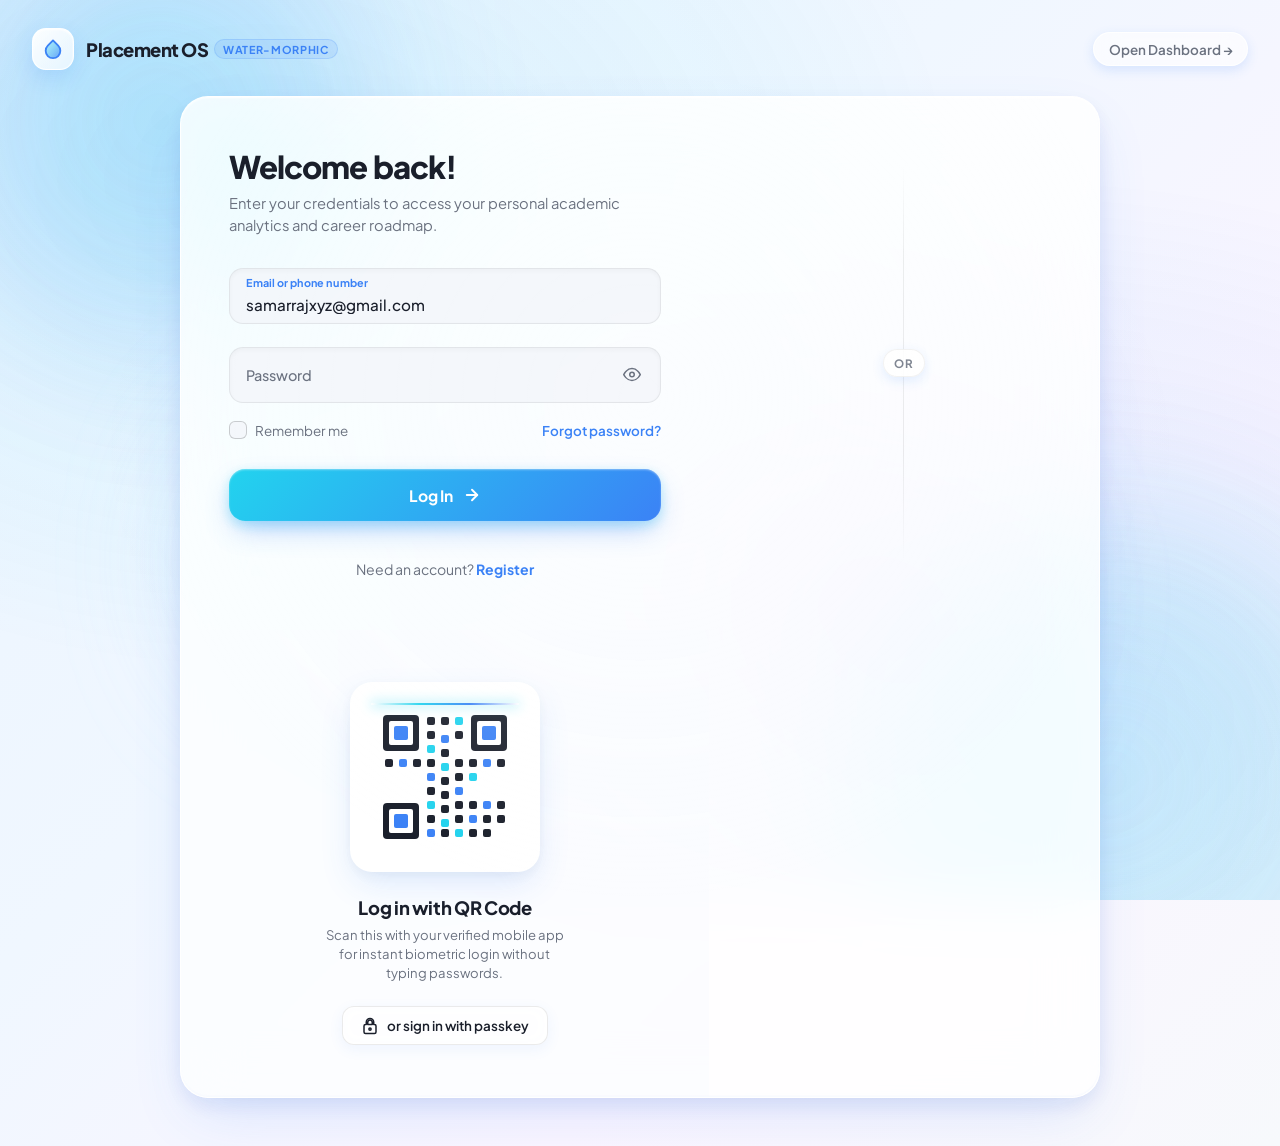
==== login.html @ 7cc4382f "feat(auth): design liquid water-morphic login page with organic animations and light-mode QR panel" ====
<!DOCTYPE html>
<html lang="en">
<head>
  <meta charset="UTF-8">
  <meta name="viewport" content="width=device-width, initial-scale=1.0">
  <title>Sign In · Water-Morphic Experience</title>
  <link rel="preconnect" href="https://fonts.googleapis.com">
  <link rel="preconnect" href="https://fonts.gstatic.com" crossorigin>
  <link href="https://fonts.googleapis.com/css2?family=Plus+Jakarta+Sans:wght@400;500;600;700;800&family=JetBrains+Mono:wght@500&display=swap" rel="stylesheet">

  <style>
    /* ==========================================================================
       DESIGN SYSTEM & COLOR TOKENS
       ========================================================================== */
    :root {
      --bg-start: #EAF4FF;
      --bg-mid:   #F0F7FF;
      --bg-end:   #F7F9FC;
      --card-bg:  rgba(255, 255, 255, 0.85);
      --card-border: rgba(255, 255, 255, 0.95);
      --border:   rgba(0, 0, 0, 0.08);
      --border-focus: #3B82F6;
      --text:     #1A1F2B;
      --text-muted: #6B7280;
      --text-light: #9CA3AF;
      --accent:   #3B82F6;       /* primary blue */
      --accent-2: #22D3EE;       /* teal secondary */
      --accent-glow: rgba(34, 211, 238, 0.35);
      --shadow:   rgba(59, 130, 246, 0.16); /* soft blue-tinted shadow */
      --shadow-deep: rgba(30, 64, 175, 0.12);
      --input-bg: rgba(243, 246, 250, 0.8);
      --font: 'Plus Jakarta Sans', -apple-system, BlinkMacSystemFont, 'Segoe UI', Roboto, sans-serif;
      --font-mono: 'JetBrains Mono', monospace;
      --spring-easing: cubic-bezier(0.34, 1.56, 0.64, 1);
      --water-easing: cubic-bezier(0.16, 1, 0.3, 1);
    }

    *, *::before, *::after {
      box-sizing: border-box;
      margin: 0;
      padding: 0;
    }

    body {
      font-family: var(--font);
      color: var(--text);
      min-height: 100vh;
      background: linear-gradient(135deg, var(--bg-start) 0%, var(--bg-mid) 40%, #FAF5FF 70%, var(--bg-end) 100%);
      display: flex;
      flex-direction: column;
      align-items: center;
      justify-content: center;
      padding: 1.5rem;
      position: relative;
      overflow-x: hidden;
      -webkit-font-smoothing: antialiased;
    }

    /* ==========================================================================
       LIQUID BACKGROUND CANVAS & FLOATING WATER ORBS
       ========================================================================== */
    .water-background {
      position: fixed;
      inset: 0;
      pointer-events: none;
      z-index: 0;
      overflow: hidden;
    }

    .caustic-overlay {
      position: absolute;
      inset: 0;
      background: 
        radial-gradient(ellipse at 20% 20%, rgba(34, 211, 238, 0.12) 0%, transparent 50%),
        radial-gradient(ellipse at 80% 80%, rgba(59, 130, 246, 0.14) 0%, transparent 55%),
        radial-gradient(ellipse at 50% 50%, rgba(192, 132, 252, 0.08) 0%, transparent 60%);
      opacity: 0.9;
      animation: causticShift 14s ease-in-out infinite alternate;
    }

    @keyframes causticShift {
      0% { transform: scale(1) translate(0, 0); }
      50% { transform: scale(1.05) translate(-15px, 20px); }
      100% { transform: scale(1.02) translate(20px, -15px); }
    }

    .water-orb {
      position: absolute;
      border-radius: 50%;
      filter: blur(65px);
      will-change: transform;
      opacity: 0.75;
      mix-blend-mode: multiply;
      transition: transform 0.4s var(--water-easing);
    }

    .orb-1 {
      width: 480px;
      height: 480px;
      top: -120px;
      left: -80px;
      background: radial-gradient(circle, rgba(56, 189, 248, 0.45) 0%, rgba(59, 130, 246, 0.15) 70%, transparent 100%);
      animation: driftOrb1 16s ease-in-out infinite alternate;
    }

    .orb-2 {
      width: 540px;
      height: 540px;
      bottom: -150px;
      right: -100px;
      background: radial-gradient(circle, rgba(165, 243, 252, 0.55) 0%, rgba(34, 211, 238, 0.2) 70%, transparent 100%);
      animation: driftOrb2 20s ease-in-out infinite alternate;
    }

    .orb-3 {
      width: 380px;
      height: 380px;
      top: 45%;
      right: 18%;
      background: radial-gradient(circle, rgba(192, 132, 252, 0.25) 0%, rgba(221, 214, 254, 0.1) 70%, transparent 100%);
      animation: driftOrb3 18s ease-in-out infinite alternate;
    }

    .orb-4 {
      width: 320px;
      height: 320px;
      bottom: 20%;
      left: 15%;
      background: radial-gradient(circle, rgba(255, 255, 255, 0.9) 0%, rgba(186, 230, 253, 0.4) 60%, transparent 100%);
      animation: pulseGlow 8s ease-in-out infinite alternate;
    }

    @keyframes driftOrb1 {
      0% { transform: translate(0, 0) scale(1); }
      100% { transform: translate(60px, 80px) scale(1.12); }
    }

    @keyframes driftOrb2 {
      0% { transform: translate(0, 0) scale(1.05); }
      100% { transform: translate(-80px, -60px) scale(0.95); }
    }

    @keyframes driftOrb3 {
      0% { transform: translate(0, 0) scale(0.9); }
      100% { transform: translate(-40px, 50px) scale(1.15); }
    }

    @keyframes pulseGlow {
      0% { transform: scale(0.95); opacity: 0.6; }
      100% { transform: scale(1.18); opacity: 0.9; }
    }

    /* ==========================================================================
       TOP APP HEADER
       ========================================================================== */
    .app-header {
      position: absolute;
      top: 1.75rem;
      left: 2rem;
      right: 2rem;
      display: flex;
      align-items: center;
      justify-content: space-between;
      z-index: 10;
    }

    .brand-group {
      display: flex;
      align-items: center;
      gap: 0.75rem;
      text-decoration: none;
      color: var(--text);
    }

    .brand-droplet-badge {
      width: 42px;
      height: 42px;
      background: linear-gradient(135deg, rgba(255, 255, 255, 0.95), rgba(240, 249, 255, 0.8));
      border: 1px solid var(--card-border);
      border-radius: 14px;
      display: flex;
      align-items: center;
      justify-content: center;
      box-shadow: 0 8px 20px var(--shadow), inset 0 1px 2px rgba(255, 255, 255, 1);
      position: relative;
      overflow: hidden;
      transition: transform 0.3s var(--spring-easing), border-radius 0.4s ease;
    }

    .brand-droplet-badge:hover {
      transform: translateY(-2px) scale(1.05);
      border-radius: 18px 10px 18px 10px;
    }

    .brand-name {
      font-size: 1.15rem;
      font-weight: 800;
      letter-spacing: -0.025em;
      color: var(--text);
      display: flex;
      align-items: center;
      gap: 0.35rem;
    }

    .brand-pill {
      font-size: 0.68rem;
      font-weight: 700;
      text-transform: uppercase;
      letter-spacing: 0.06em;
      color: var(--accent);
      background: rgba(59, 130, 246, 0.1);
      padding: 0.15rem 0.5rem;
      border-radius: 9999px;
      border: 1px solid rgba(59, 130, 246, 0.18);
    }

    .header-links {
      display: flex;
      align-items: center;
      gap: 1rem;
    }

    .header-link-pill {
      font-size: 0.84rem;
      font-weight: 600;
      color: var(--text-muted);
      text-decoration: none;
      padding: 0.45rem 0.9rem;
      border-radius: 9999px;
      background: rgba(255, 255, 255, 0.6);
      border: 1px solid rgba(255, 255, 255, 0.85);
      backdrop-filter: blur(12px);
      box-shadow: 0 4px 12px var(--shadow);
      transition: all 0.25s var(--water-easing);
    }

    .header-link-pill:hover {
      color: var(--accent);
      background: rgba(255, 255, 255, 0.9);
      transform: translateY(-1px);
      box-shadow: 0 6px 18px rgba(59, 130, 246, 0.22);
    }

    /* ==========================================================================
       WATER-MORPHIC FLOATING CARD (SURFACING ANIMATION)
       ========================================================================== */
    .login-container {
      position: relative;
      z-index: 5;
      width: 100%;
      max-width: 920px;
      margin: 4.5rem auto 1.5rem;
    }

    .water-card {
      background: var(--card-bg);
      backdrop-filter: blur(28px) saturate(190%);
      -webkit-backdrop-filter: blur(28px) saturate(190%);
      border: 1px solid var(--card-border);
      border-radius: 28px;
      box-shadow: 
        0 24px 60px -12px var(--shadow),
        0 8px 24px -4px var(--shadow-deep),
        inset 0 1px 2px rgba(255, 255, 255, 0.95),
        inset 0 -1px 2px rgba(59, 130, 246, 0.05);
      overflow: hidden;
      display: grid;
      grid-template-columns: 1.15fr 0.85fr;
      position: relative;
      transform: translateY(0) scale(1);
      animation: waterCardSurfacing 0.9s var(--spring-easing) forwards;
      will-change: transform, opacity;
    }

    @keyframes waterCardSurfacing {
      0% {
        opacity: 0;
        transform: translateY(32px) scale(0.94);
        filter: blur(8px);
      }
      70% {
        opacity: 1;
        transform: translateY(-4px) scale(1.01);
        filter: blur(0);
      }
      100% {
        opacity: 1;
        transform: translateY(0) scale(1);
        filter: blur(0);
      }
    }

    /* Subtle interactive 3D tilt reflection */
    .water-card::after {
      content: '';
      position: absolute;
      inset: 0;
      background: radial-gradient(circle at var(--mouse-card-x, 50%) var(--mouse-card-y, 30%), rgba(255, 255, 255, 0.5) 0%, transparent 60%);
      pointer-events: none;
      opacity: 0.6;
      transition: opacity 0.3s ease;
    }

    /* ==========================================================================
       LEFT PANEL: EMAIL/PASSWORD FORM
       ========================================================================== */
    .form-panel {
      padding: 3.25rem 3rem;
      display: flex;
      flex-direction: column;
      justify-content: center;
      position: relative;
      z-index: 2;
    }

    .form-header {
      margin-bottom: 2rem;
    }

    .form-title {
      font-size: 1.95rem;
      font-weight: 800;
      letter-spacing: -0.03em;
      color: var(--text);
      line-height: 1.15;
      margin-bottom: 0.45rem;
    }

    .form-subtitle {
      font-size: 0.92rem;
      color: var(--text-muted);
      line-height: 1.5;
    }

    .auth-form {
      display: flex;
      flex-direction: column;
      gap: 1.4rem;
    }

    /* Floating label water-morphic input container */
    .input-field-wrap {
      position: relative;
      display: flex;
      flex-direction: column;
    }

    .input-outer-shell {
      position: relative;
      border-radius: 14px;
      background: var(--input-bg);
      border: 1.5px solid rgba(0, 0, 0, 0.07);
      box-shadow: inset 0 2px 4px rgba(0, 0, 0, 0.03);
      transition: 
        border-color 0.3s ease, 
        border-radius 0.45s var(--spring-easing),
        background-color 0.3s ease,
        box-shadow 0.45s var(--spring-easing);
      overflow: hidden;
    }

    /* Water ripple pulse canvas on focus */
    .input-ripple-wave {
      position: absolute;
      top: var(--ripple-y, 50%);
      left: var(--ripple-x, 50%);
      width: 0;
      height: 0;
      border-radius: 50%;
      background: radial-gradient(circle, rgba(34, 211, 238, 0.3) 0%, rgba(59, 130, 246, 0.15) 60%, transparent 100%);
      transform: translate(-50%, -50%);
      pointer-events: none;
      opacity: 0;
    }

    .input-field-wrap.focused .input-ripple-wave {
      animation: waterRippleExpand 0.6s ease-out forwards;
    }

    @keyframes waterRippleExpand {
      0% {
        width: 0;
        height: 0;
        opacity: 0.8;
      }
      100% {
        width: 320px;
        height: 320px;
        opacity: 0;
      }
    }

    /* Organic breathing border-radius on focus */
    .input-field-wrap.focused .input-outer-shell {
      border-color: var(--border-focus);
      background-color: rgba(255, 255, 255, 0.95);
      border-radius: 17px 13px 16px 14px;
      box-shadow: 
        0 8px 24px -4px var(--shadow),
        0 0 0 3px rgba(59, 130, 246, 0.15),
        inset 0 1px 2px rgba(255, 255, 255, 1);
    }

    .input-inner {
      width: 100%;
      height: 54px;
      padding: 1.35rem 1rem 0.35rem;
      border: none;
      outline: none;
      background: transparent;
      font-family: inherit;
      font-size: 0.95rem;
      font-weight: 500;
      color: var(--text);
      z-index: 2;
      position: relative;
    }

    .input-inner::placeholder {
      opacity: 0;
      transition: opacity 0.2s ease;
    }

    .input-inner:focus::placeholder {
      opacity: 0.45;
    }

    /* Organic Floating Label */
    .floating-label {
      position: absolute;
      left: 1rem;
      top: 50%;
      transform: translateY(-50%);
      font-size: 0.9rem;
      font-weight: 500;
      color: var(--text-muted);
      pointer-events: none;
      transition: all 0.25s var(--water-easing);
      z-index: 3;
      transform-origin: left top;
    }

    .input-field-wrap.has-value .floating-label,
    .input-field-wrap.focused .floating-label {
      top: 0.45rem;
      transform: translateY(0) scale(0.75);
      color: var(--accent);
      font-weight: 700;
    }

    /* Password visibility toggle button */
    .pwd-toggle-btn {
      position: absolute;
      right: 0.75rem;
      top: 50%;
      transform: translateY(-50%);
      background: transparent;
      border: none;
      cursor: pointer;
      padding: 0.4rem;
      border-radius: 8px;
      color: var(--text-muted);
      display: flex;
      align-items: center;
      justify-content: center;
      z-index: 4;
      transition: color 0.2s ease, transform 0.25s var(--spring-easing), background 0.2s ease;
    }

    .pwd-toggle-btn:hover {
      color: var(--text);
      background: rgba(0, 0, 0, 0.04);
      transform: translateY(-50%) scale(1.1);
    }

    /* Options bar (Remember + Forgot Password) */
    .form-options-bar {
      display: flex;
      align-items: center;
      justify-content: space-between;
      margin-top: -0.25rem;
      font-size: 0.84rem;
    }

    .remember-label {
      display: flex;
      align-items: center;
      gap: 0.5rem;
      color: var(--text-muted);
      cursor: pointer;
      user-select: none;
    }

    .water-checkbox {
      appearance: none;
      -webkit-appearance: none;
      width: 18px;
      height: 18px;
      border-radius: 6px;
      border: 1.5px solid rgba(0, 0, 0, 0.18);
      background: var(--input-bg);
      cursor: pointer;
      display: grid;
      place-content: center;
      transition: all 0.3s var(--spring-easing);
      position: relative;
    }

    .water-checkbox:checked {
      background: linear-gradient(135deg, var(--accent-2), var(--accent));
      border-color: var(--accent);
      border-radius: 8px 5px 7px 6px;
      box-shadow: 0 4px 10px rgba(59, 130, 246, 0.3);
    }

    .water-checkbox:checked::before {
      content: '';
      width: 5px;
      height: 9px;
      border: solid #FFFFFF;
      border-width: 0 2px 2px 0;
      transform: rotate(45deg);
      margin-bottom: 2px;
    }

    .forgot-link {
      color: var(--accent);
      text-decoration: none;
      font-weight: 600;
      position: relative;
      transition: color 0.2s ease;
    }

    .forgot-link::after {
      content: '';
      position: absolute;
      bottom: -2px;
      left: 0;
      width: 0;
      height: 1.5px;
      background: linear-gradient(90deg, var(--accent-2), var(--accent));
      transition: width 0.3s var(--water-easing);
      border-radius: 9999px;
    }

    .forgot-link:hover::after {
      width: 100%;
    }

    /* ==========================================================================
       WATER WOBBLE PRIMARY BUTTON (BASELINE + SVG LIQUID UPGRADE)
       ========================================================================== */
    .button-filter-wrap {
      position: relative;
      width: 100%;
      margin-top: 0.5rem;
    }

    .btn-liquid-login {
      width: 100%;
      height: 52px;
      border: none;
      outline: none;
      cursor: pointer;
      font-family: inherit;
      font-size: 0.98rem;
      font-weight: 700;
      letter-spacing: -0.01em;
      color: #FFFFFF;
      background: linear-gradient(135deg, #22D3EE 0%, #3B82F6 100%);
      border-radius: 16px;
      position: relative;
      overflow: hidden;
      display: flex;
      align-items: center;
      justify-content: center;
      gap: 0.6rem;
      box-shadow: 
        0 12px 28px -6px rgba(59, 130, 246, 0.42),
        0 4px 12px rgba(34, 211, 238, 0.28),
        inset 0 1px 2px rgba(255, 255, 255, 0.4);
      transform: scale(1) translateZ(0);
      transition: 
        transform 0.45s var(--spring-easing),
        box-shadow 0.35s ease,
        border-radius 0.5s var(--spring-easing);
      will-change: transform, border-radius;
      user-select: none;
    }

    /* Hover State: fluid expansion */
    .btn-liquid-login:hover {
      transform: translateY(-2px) scale(1.015);
      border-radius: 20px 14px 22px 15px;
      box-shadow: 
        0 16px 36px -6px rgba(59, 130, 246, 0.55),
        0 6px 18px rgba(34, 211, 238, 0.38),
        inset 0 1px 2px rgba(255, 255, 255, 0.6);
    }

    /* Active / Mousedown State: Asymmetric droplet deformation */
    .btn-liquid-login:active,
    .btn-liquid-login.deforming {
      transform: scale(0.96) translateY(1px);
      border-radius: 26px 8px 24px 10px;
      box-shadow: 
        0 6px 16px -2px rgba(59, 130, 246, 0.4),
        inset 0 2px 4px rgba(0, 0, 0, 0.1);
      transition: transform 0.15s ease, border-radius 0.2s ease;
    }

    /* Dynamic Radial Ripple on Click */
    .button-ripple {
      position: absolute;
      top: var(--btn-ripple-y, 50%);
      left: var(--btn-ripple-x, 50%);
      width: 0;
      height: 0;
      border-radius: 50%;
      background: radial-gradient(circle, rgba(255, 255, 255, 0.75) 0%, rgba(255, 255, 255, 0.25) 50%, transparent 80%);
      transform: translate(-50%, -50%);
      pointer-events: none;
      opacity: 0;
    }

    .btn-liquid-login.ripple-active .button-ripple {
      animation: buttonWaterRipple 0.65s cubic-bezier(0.1, 0.8, 0.3, 1) forwards;
    }

    @keyframes buttonWaterRipple {
      0% {
        width: 0;
        height: 0;
        opacity: 0.9;
      }
      100% {
        width: 440px;
        height: 440px;
        opacity: 0;
      }
    }

    /* Surface sheen reflection */
    .btn-liquid-login::before {
      content: '';
      position: absolute;
      top: 0;
      left: -100%;
      width: 100%;
      height: 100%;
      background: linear-gradient(90deg, transparent, rgba(255, 255, 255, 0.28), transparent);
      transform: skewX(-25deg);
      transition: left 0.75s ease;
    }

    .btn-liquid-login:hover::before {
      left: 150%;
    }

    .btn-icon-arrow {
      transition: transform 0.3s var(--spring-easing);
    }

    .btn-liquid-login:hover .btn-icon-arrow {
      transform: translateX(4px);
    }

    /* Register Footer Link */
    .register-footer {
      text-align: center;
      margin-top: 1rem;
      font-size: 0.88rem;
      color: var(--text-muted);
    }

    .register-link {
      color: var(--accent);
      font-weight: 700;
      text-decoration: none;
      transition: color 0.2s ease;
    }

    .register-link:hover {
      text-decoration: underline;
    }

    /* ==========================================================================
       VERTICAL DIVIDER (DESKTOP)
       ========================================================================== */
    .card-divider {
      position: relative;
      display: flex;
      align-items: center;
      justify-content: center;
    }

    .divider-line {
      width: 1px;
      height: 75%;
      background: linear-gradient(180deg, transparent 0%, rgba(0, 0, 0, 0.08) 25%, rgba(0, 0, 0, 0.08) 75%, transparent 100%);
    }

    .divider-pill {
      position: absolute;
      padding: 0.35rem 0.65rem;
      background: rgba(255, 255, 255, 0.9);
      border: 1px solid rgba(0, 0, 0, 0.06);
      border-radius: 9999px;
      font-size: 0.72rem;
      font-weight: 700;
      color: var(--text-muted);
      letter-spacing: 0.06em;
      text-transform: uppercase;
      box-shadow: 0 4px 12px var(--shadow);
    }

    /* ==========================================================================
       RIGHT PANEL: QR CODE & PASSKEY AUTH
       ========================================================================== */
    .qr-panel {
      padding: 3.25rem 2.75rem;
      background: rgba(248, 251, 255, 0.45);
      display: flex;
      flex-direction: column;
      align-items: center;
      justify-content: center;
      text-align: center;
      position: relative;
    }

    .qr-tile-container {
      position: relative;
      margin-bottom: 1.5rem;
    }

    .qr-water-tile {
      background: #FFFFFF;
      padding: 1.25rem;
      border-radius: 22px;
      box-shadow: 
        0 14px 34px -4px var(--shadow),
        0 4px 12px rgba(0, 0, 0, 0.04),
        inset 0 1px 2px rgba(255, 255, 255, 1);
      border: 1.5px solid rgba(255, 255, 255, 0.9);
      display: flex;
      align-items: center;
      justify-content: center;
      position: relative;
      transition: transform 0.4s var(--spring-easing), border-radius 0.45s ease, box-shadow 0.35s ease;
      cursor: pointer;
    }

    .qr-water-tile:hover {
      transform: translateY(-4px) scale(1.03);
      border-radius: 26px 16px 26px 16px;
      box-shadow: 0 20px 42px -6px rgba(59, 130, 246, 0.28);
    }

    .qr-code-svg {
      width: 148px;
      height: 148px;
      display: block;
    }

    /* Active scanner line simulation */
    .qr-scanner-line {
      position: absolute;
      left: 1.25rem;
      right: 1.25rem;
      height: 2px;
      background: linear-gradient(90deg, transparent, var(--accent-2), var(--accent), transparent);
      box-shadow: 0 0 12px var(--accent-2);
      top: 1.25rem;
      animation: scanLaser 3.2s ease-in-out infinite alternate;
      border-radius: 9999px;
      pointer-events: none;
    }

    @keyframes scanLaser {
      0% { top: 1.25rem; opacity: 0.3; }
      50% { opacity: 1; }
      100% { top: calc(100% - 1.25rem); opacity: 0.3; }
    }

    .qr-title {
      font-size: 1.15rem;
      font-weight: 750;
      color: var(--text);
      letter-spacing: -0.02em;
      margin-bottom: 0.4rem;
    }

    .qr-copy {
      font-size: 0.82rem;
      color: var(--text-muted);
      line-height: 1.45;
      max-width: 240px;
      margin-bottom: 1.5rem;
    }

    .passkey-btn {
      display: inline-flex;
      align-items: center;
      gap: 0.5rem;
      background: rgba(255, 255, 255, 0.8);
      border: 1px solid rgba(0, 0, 0, 0.08);
      padding: 0.6rem 1.1rem;
      border-radius: 12px;
      font-size: 0.84rem;
      font-weight: 600;
      color: var(--text);
      cursor: pointer;
      text-decoration: none;
      backdrop-filter: blur(8px);
      box-shadow: 0 4px 14px rgba(59, 130, 246, 0.08);
      transition: all 0.3s var(--spring-easing);
    }

    .passkey-btn:hover {
      background: #FFFFFF;
      color: var(--accent);
      border-color: var(--accent);
      transform: translateY(-2px);
      box-shadow: 0 8px 20px rgba(59, 130, 246, 0.18);
    }

    /* ==========================================================================
       TOAST NOTIFICATION (FLUID BUBBLE)
       ========================================================================== */
    .water-toast {
      position: fixed;
      bottom: 2rem;
      background: rgba(26, 31, 43, 0.92);
      color: #FFFFFF;
      backdrop-filter: blur(16px);
      padding: 0.75rem 1.25rem;
      border-radius: 14px;
      font-size: 0.88rem;
      font-weight: 600;
      box-shadow: 0 16px 36px rgba(0, 0, 0, 0.25);
      display: flex;
      align-items: center;
      gap: 0.6rem;
      transform: translateY(100px) scale(0.9);
      opacity: 0;
      pointer-events: none;
      transition: all 0.4s var(--spring-easing);
      z-index: 100;
    }

    .water-toast.show {
      transform: translateY(0) scale(1);
      opacity: 1;
    }

    /* ==========================================================================
       ACCESSIBILITY & PREFERS-REDUCED-MOTION
       ========================================================================== */
    @media (prefers-reduced-motion: reduce) {
      *, *::before, *::after {
        animation-duration: 0.01ms !important;
        animation-iteration-count: 1 !important;
        transition-duration: 0.01ms !important;
      }
      .water-card {
        animation: none !important;
      }
      .caustic-overlay, .water-orb, .qr-scanner-line {
        animation: none !important;
      }
    }

    /* ==========================================================================
       RESPONSIVE BREAKPOINTS
       ========================================================================== */
    @media (max-width: 840px) {
      .water-card {
        grid-template-columns: 1fr;
        border-radius: 24px;
        margin: 4.5rem auto 1rem;
      }

      .form-panel {
        padding: 2.5rem 1.75rem;
      }

      .card-divider {
        display: none;
      }

      .qr-panel {
        padding: 2rem 1.75rem 2.5rem;
        border-top: 1px solid rgba(0, 0, 0, 0.06);
      }

      .app-header {
        left: 1.25rem;
        right: 1.25rem;
        top: 1.25rem;
      }
    }
  </style>
</head>
<body>

  <!-- Background Water Canvas & Caustic Drift Orbs -->
  <div class="water-background" aria-hidden="true">
    <div class="caustic-overlay"></div>
    <div class="water-orb orb-1" id="orb1"></div>
    <div class="water-orb orb-2" id="orb2"></div>
    <div class="water-orb orb-3" id="orb3"></div>
    <div class="water-orb orb-4" id="orb4"></div>
  </div>

  <!-- SVG Filter for Liquid Edge Displacement (Feature-checked & optional upgrade) -->
  <svg style="position: absolute; width: 0; height: 0; pointer-events: none;" aria-hidden="true">
    <defs>
      <filter id="waterWobbleFilter" x="-15%" y="-15%" width="130%" height="130%">
        <feTurbulence id="liquidTurbulence" type="fractalNoise" baseFrequency="0" numOctaves="2" result="noise" />
        <feDisplacementMap id="liquidDisplacement" in="SourceGraphic" in2="noise" scale="0" xChannelSelector="R" yChannelSelector="G" />
      </filter>
    </defs>
  </svg>

  <!-- Top App Header -->
  <header class="app-header">
    <a href="#" class="brand-group" aria-label="Aquaflow Home">
      <div class="brand-droplet-badge">
        <svg width="22" height="22" viewBox="0 0 24 24" fill="none" stroke="currentColor" stroke-width="2" stroke-linecap="round" stroke-linejoin="round" style="color: #3B82F6;">
          <path d="M12 2.69l5.66 5.66a8 8 0 1 1-11.31 0z" fill="url(#brandDropletGrad)"/>
          <defs>
            <linearGradient id="brandDropletGrad" x1="0%" y1="0%" x2="100%" y2="100%">
              <stop offset="0%" stop-color="#22D3EE" stop-opacity="0.3"/>
              <stop offset="100%" stop-color="#3B82F6" stop-opacity="0.75"/>
            </linearGradient>
          </defs>
        </svg>
      </div>
      <div class="brand-name">
        <span>Placement OS</span>
        <span class="brand-pill">Water-Morphic</span>
      </div>
    </a>

    <div class="header-links">
      <a href="index.html" class="header-link-pill">
        <span>Open Dashboard →</span>
      </a>
    </div>
  </header>

  <!-- Main Surfacing Login Glass Card -->
  <main class="login-container">
    <div class="water-card" id="waterCard">

      <!-- Left Column: Primary Email / Password Form -->
      <section class="form-panel">
        <div class="form-header">
          <h1 class="form-title">Welcome back!</h1>
          <p class="form-subtitle">Enter your credentials to access your personal academic analytics and career roadmap.</p>
        </div>

        <form class="auth-form" id="liquidLoginForm" novalidate>

          <!-- Email or Phone Field -->
          <div class="input-field-wrap" id="wrapEmail">
            <div class="input-outer-shell">
              <div class="input-ripple-wave"></div>
              <label for="inputEmail" class="floating-label">Email or phone number</label>
              <input 
                type="text" 
                id="inputEmail" 
                class="input-inner" 
                placeholder="name@example.com" 
                autocomplete="username" 
                required
              >
            </div>
          </div>

          <!-- Password Field -->
          <div class="input-field-wrap" id="wrapPassword">
            <div class="input-outer-shell">
              <div class="input-ripple-wave"></div>
              <label for="inputPassword" class="floating-label">Password</label>
              <input 
                type="password" 
                id="inputPassword" 
                class="input-inner" 
                placeholder="••••••••••••" 
                autocomplete="current-password" 
                required
              >
              <button 
                type="button" 
                class="pwd-toggle-btn" 
                id="pwdToggleBtn" 
                aria-label="Toggle password visibility"
                title="Show/Hide password"
              >
                <!-- Eye Open SVG -->
                <svg class="eye-icon eye-open" width="18" height="18" viewBox="0 0 24 24" fill="none" stroke="currentColor" stroke-width="2" stroke-linecap="round" stroke-linejoin="round">
                  <path d="M1 12s4-8 11-8 11 8 11 8-4 8-11 8-11-8-11-8z"/>
                  <circle cx="12" cy="12" r="3"/>
                </svg>
                <!-- Eye Closed SVG -->
                <svg class="eye-icon eye-closed" width="18" height="18" viewBox="0 0 24 24" fill="none" stroke="currentColor" stroke-width="2" stroke-linecap="round" stroke-linejoin="round" style="display: none;">
                  <path d="M17.94 17.94A10.07 10.07 0 0 1 12 20c-7 0-11-8-11-8a18.45 18.45 0 0 1 5.06-5.94M9.9 4.24A9.12 9.12 0 0 1 12 4c7 0 11 8 11 8a18.5 18.5 0 0 1-2.16 3.19m-6.72-1.07a3 3 0 1 1-4.24-4.24"/>
                  <line x1="1" y1="1" x2="23" y2="23"/>
                </svg>
              </button>
            </div>
          </div>

          <!-- Options Row -->
          <div class="form-options-bar">
            <label class="remember-label">
              <input type="checkbox" class="water-checkbox" id="rememberMe">
              <span>Remember me</span>
            </label>
            <a href="#" class="forgot-link" id="forgotPwdLink">Forgot password?</a>
          </div>

          <!-- Water Wobble Primary Button -->
          <div class="button-filter-wrap">
            <button type="submit" class="btn-liquid-login" id="loginBtn">
              <span class="button-ripple"></span>
              <span class="btn-text">Log In</span>
              <svg class="btn-icon-arrow" width="18" height="18" viewBox="0 0 24 24" fill="none" stroke="currentColor" stroke-width="2.5" stroke-linecap="round" stroke-linejoin="round">
                <line x1="5" y1="12" x2="19" y2="12"/>
                <polyline points="12 5 19 12 12 19"/>
              </svg>
            </button>
          </div>

          <!-- Register Link -->
          <div class="register-footer">
            <span>Need an account? </span>
            <a href="#" class="register-link" id="registerLink">Register</a>
          </div>

        </form>
      </section>

      <!-- Vertical Liquid Divider (Desktop) -->
      <div class="card-divider" aria-hidden="true">
        <div class="divider-line"></div>
        <div class="divider-pill">OR</div>
      </div>

      <!-- Right Column: Light Mode QR Code & Passkey Login -->
      <section class="qr-panel">
        <div class="qr-tile-container">
          <div class="qr-water-tile" id="qrTile" title="Click to refresh QR Code">
            <div class="qr-scanner-line"></div>
            <!-- Clean SVG QR Code (Light Mode Contrast) -->
            <svg class="qr-code-svg" viewBox="0 0 148 148" fill="none" xmlns="http://www.w3.org/2000/svg">
              <rect width="148" height="148" rx="8" fill="white"/>
              <!-- Top-Left Finder -->
              <rect x="12" y="12" width="36" height="36" rx="4" fill="#1A1F2B"/>
              <rect x="18" y="18" width="24" height="24" rx="2" fill="white"/>
              <rect x="23" y="23" width="14" height="14" rx="2" fill="#3B82F6"/>
              
              <!-- Top-Right Finder -->
              <rect x="100" y="12" width="36" height="36" rx="4" fill="#1A1F2B"/>
              <rect x="106" y="18" width="24" height="24" rx="2" fill="white"/>
              <rect x="111" y="23" width="14" height="14" rx="2" fill="#3B82F6"/>

              <!-- Bottom-Left Finder -->
              <rect x="12" y="100" width="36" height="36" rx="4" fill="#1A1F2B"/>
              <rect x="18" y="106" width="24" height="24" rx="2" fill="white"/>
              <rect x="23" y="111" width="14" height="14" rx="2" fill="#3B82F6"/>

              <!-- QR Data Grid Nodes -->
              <rect x="56" y="14" width="8" height="8" rx="2" fill="#1A1F2B"/>
              <rect x="70" y="14" width="8" height="8" rx="2" fill="#1A1F2B"/>
              <rect x="84" y="14" width="8" height="8" rx="2" fill="#22D3EE"/>
              <rect x="56" y="28" width="8" height="8" rx="2" fill="#1A1F2B"/>
              <rect x="70" y="32" width="8" height="8" rx="2" fill="#3B82F6"/>
              <rect x="84" y="28" width="8" height="8" rx="2" fill="#1A1F2B"/>
              <rect x="56" y="42" width="8" height="8" rx="2" fill="#22D3EE"/>
              <rect x="70" y="46" width="8" height="8" rx="2" fill="#1A1F2B"/>
              <rect x="14" y="56" width="8" height="8" rx="2" fill="#1A1F2B"/>
              <rect x="28" y="56" width="8" height="8" rx="2" fill="#3B82F6"/>
              <rect x="42" y="56" width="8" height="8" rx="2" fill="#1A1F2B"/>
              <rect x="56" y="56" width="8" height="8" rx="2" fill="#1A1F2B"/>
              <rect x="70" y="60" width="8" height="8" rx="2" fill="#22D3EE"/>
              <rect x="84" y="56" width="8" height="8" rx="2" fill="#1A1F2B"/>
              <rect x="98" y="56" width="8" height="8" rx="2" fill="#1A1F2B"/>
              <rect x="112" y="56" width="8" height="8" rx="2" fill="#3B82F6"/>
              <rect x="126" y="56" width="8" height="8" rx="2" fill="#1A1F2B"/>
              <rect x="56" y="70" width="8" height="8" rx="2" fill="#3B82F6"/>
              <rect x="70" y="74" width="8" height="8" rx="2" fill="#1A1F2B"/>
              <rect x="84" y="70" width="8" height="8" rx="2" fill="#1A1F2B"/>
              <rect x="98" y="70" width="8" height="8" rx="2" fill="#22D3EE"/>
              <rect x="56" y="84" width="8" height="8" rx="2" fill="#1A1F2B"/>
              <rect x="70" y="88" width="8" height="8" rx="2" fill="#1A1F2B"/>
              <rect x="84" y="84" width="8" height="8" rx="2" fill="#3B82F6"/>
              <rect x="56" y="98" width="8" height="8" rx="2" fill="#22D3EE"/>
              <rect x="70" y="102" width="8" height="8" rx="2" fill="#1A1F2B"/>
              <rect x="84" y="98" width="8" height="8" rx="2" fill="#1A1F2B"/>
              <rect x="98" y="98" width="8" height="8" rx="2" fill="#1A1F2B"/>
              <rect x="112" y="98" width="8" height="8" rx="2" fill="#3B82F6"/>
              <rect x="126" y="98" width="8" height="8" rx="2" fill="#1A1F2B"/>
              <rect x="56" y="112" width="8" height="8" rx="2" fill="#1A1F2B"/>
              <rect x="70" y="116" width="8" height="8" rx="2" fill="#22D3EE"/>
              <rect x="84" y="112" width="8" height="8" rx="2" fill="#1A1F2B"/>
              <rect x="98" y="112" width="8" height="8" rx="2" fill="#3B82F6"/>
              <rect x="112" y="112" width="8" height="8" rx="2" fill="#1A1F2B"/>
              <rect x="126" y="112" width="8" height="8" rx="2" fill="#1A1F2B"/>
              <rect x="56" y="126" width="8" height="8" rx="2" fill="#3B82F6"/>
              <rect x="70" y="126" width="8" height="8" rx="2" fill="#1A1F2B"/>
              <rect x="84" y="126" width="8" height="8" rx="2" fill="#22D3EE"/>
              <rect x="98" y="126" width="8" height="8" rx="2" fill="#1A1F2B"/>
              <rect x="112" y="126" width="8" height="8" rx="2" fill="#1A1F2B"/>
            </svg>
          </div>
        </div>

        <h2 class="qr-title">Log in with QR Code</h2>
        <p class="qr-copy">Scan this with your verified mobile app for instant biometric login without typing passwords.</p>

        <a href="#" class="passkey-btn" id="passkeyBtn">
          <svg width="18" height="18" viewBox="0 0 24 24" fill="none" stroke="currentColor" stroke-width="2" stroke-linecap="round" stroke-linejoin="round">
            <path d="M12 2a5 5 0 0 0-5 5v3H6a2 2 0 0 0-2 2v8a2 2 0 0 0 2 2h12a2 2 0 0 0 2-2v-8a2 2 0 0 0-2-2h-1V7a5 5 0 0 0-5-5z"/>
            <circle cx="12" cy="16" r="1.5"/>
            <path d="M9 7a3 3 0 0 1 6 0v3H9V7z"/>
          </svg>
          <span>or sign in with passkey</span>
        </a>
      </section>

    </div>
  </main>

  <!-- Fluid Toast Bubble -->
  <div class="water-toast" id="waterToast" role="alert">
    <svg width="18" height="18" viewBox="0 0 24 24" fill="none" stroke="currentColor" stroke-width="2" stroke-linecap="round" stroke-linejoin="round" style="color:#22D3EE;">
      <path d="M22 11.08V12a10 10 0 1 1-5.93-9.14"/>
      <polyline points="22 4 12 14.01 9 11.01"/>
    </svg>
    <span id="toastMsg">Action completed</span>
  </div>

  <script>
    /* ==========================================================================
       WATER-MORPHIC SCRIPT ENGINE
       ========================================================================== */
    document.addEventListener("DOMContentLoaded", () => {
      const prefersReducedMotion = window.matchMedia("(prefers-reduced-motion: reduce)").matches;

      // DOM Elements
      const card = document.getElementById("waterCard");
      const form = document.getElementById("liquidLoginForm");
      const emailInput = document.getElementById("inputEmail");
      const pwdInput = document.getElementById("inputPassword");
      const wrapEmail = document.getElementById("wrapEmail");
      const wrapPassword = document.getElementById("wrapPassword");
      const loginBtn = document.getElementById("loginBtn");
      const pwdToggleBtn = document.getElementById("pwdToggleBtn");
      const eyeOpen = pwdToggleBtn.querySelector(".eye-open");
      const eyeClosed = pwdToggleBtn.querySelector(".eye-closed");
      const qrTile = document.getElementById("qrTile");
      const passkeyBtn = document.getElementById("passkeyBtn");
      const toast = document.getElementById("waterToast");
      const toastMsg = document.getElementById("toastMsg");

      // SVG Filter nodes for liquid distortion
      const liquidTurbulence = document.getElementById("liquidTurbulence");
      const liquidDisplacement = document.getElementById("liquidDisplacement");
      const supportsSvgFilter = !!(liquidTurbulence && liquidDisplacement && !prefersReducedMotion);

      // Pre-fill Samar's credentials if desired, or leave clean
      emailInput.value = "samarrajxyz@gmail.com";
      wrapEmail.classList.add("has-value");

      /* ------------------------------------------------------------------------
         1. Input Focus Ripple & Organic Breathing Motion
         ------------------------------------------------------------------------ */
      function setupInputInteractions(wrap, input) {
        // Track mouse entry coordinates for radial ripple origin
        wrap.addEventListener("mousemove", (e) => {
          const rect = wrap.getBoundingClientRect();
          const x = e.clientX - rect.left;
          const y = e.clientY - rect.top;
          wrap.style.setProperty("--ripple-x", `${x}px`);
          wrap.style.setProperty("--ripple-y", `${y}px`);
        });

        input.addEventListener("focus", (e) => {
          wrap.classList.add("focused");
          // Re-trigger ripple animation
          const ripple = wrap.querySelector(".input-ripple-wave");
          if (ripple) {
            ripple.style.animation = "none";
            void ripple.offsetWidth; // trigger reflow
            ripple.style.animation = "";
          }
        });

        input.addEventListener("blur", () => {
          wrap.classList.remove("focused");
          if (input.value.trim().length > 0) {
            wrap.classList.add("has-value");
          } else {
            wrap.classList.remove("has-value");
          }
        });

        input.addEventListener("input", () => {
          if (input.value.trim().length > 0) {
            wrap.classList.add("has-value");
          } else {
            wrap.classList.remove("has-value");
          }
        });
      }

      setupInputInteractions(wrapEmail, emailInput);
      setupInputInteractions(wrapPassword, pwdInput);

      /* ------------------------------------------------------------------------
         2. Password Visibility Toggle with Spring Transition
         ------------------------------------------------------------------------ */
      pwdToggleBtn.addEventListener("click", () => {
        const isCurrentlyPassword = pwdInput.type === "password";
        pwdInput.type = isCurrentlyPassword ? "text" : "password";

        if (isCurrentlyPassword) {
          eyeOpen.style.display = "none";
          eyeClosed.style.display = "block";
          pwdToggleBtn.title = "Hide password";
        } else {
          eyeOpen.style.display = "block";
          eyeClosed.style.display = "none";
          pwdToggleBtn.title = "Show password";
        }

        pwdInput.focus();
      });

      /* ------------------------------------------------------------------------
         3. Button Click Water Wobble (Baseline CSS + SVG Turbulence Filter)
         ------------------------------------------------------------------------ */
      let isDistorting = false;

      function triggerSvgLiquidDisplacement() {
        if (!supportsSvgFilter || isDistorting) return;
        isDistorting = true;

        loginBtn.style.filter = "url(#waterWobbleFilter)";
        const startTime = performance.now();
        const duration = 550; // ms

        function animateFrame(now) {
          const elapsed = now - startTime;
          const progress = Math.min(1, elapsed / duration);

          // Liquid sine wave curve (rises and settles)
          const amplitude = Math.sin(progress * Math.PI);
          const frequency = 0.04 + amplitude * 0.08;
          const scale = amplitude * 18; // maximum displacement scale

          liquidTurbulence.setAttribute("baseFrequency", `${frequency} ${frequency}`);
          liquidDisplacement.setAttribute("scale", scale.toFixed(2));

          if (progress < 1) {
            requestAnimationFrame(animateFrame);
          } else {
            liquidTurbulence.setAttribute("baseFrequency", "0");
            liquidDisplacement.setAttribute("scale", "0");
            loginBtn.style.filter = "none";
            isDistorting = false;
          }
        }

        requestAnimationFrame(animateFrame);
      }

      // Track click coordinates for radial highlight ripple
      loginBtn.addEventListener("mousedown", (e) => {
        const rect = loginBtn.getBoundingClientRect();
        const x = e.clientX - rect.left;
        const y = e.clientY - rect.top;
        loginBtn.style.setProperty("--btn-ripple-x", `${x}px`);
        loginBtn.style.setProperty("--btn-ripple-y", `${y}px`);

        loginBtn.classList.add("deforming");
      });

      loginBtn.addEventListener("mouseup", () => {
        loginBtn.classList.remove("deforming");
        loginBtn.classList.add("ripple-active");

        triggerSvgLiquidDisplacement();

        setTimeout(() => {
          loginBtn.classList.remove("ripple-active");
        }, 650);
      });

      loginBtn.addEventListener("mouseleave", () => {
        loginBtn.classList.remove("deforming");
      });

      /* ------------------------------------------------------------------------
         4. Form Submission & Simulated Authentication
         ------------------------------------------------------------------------ */
      form.addEventListener("submit", (e) => {
        e.preventDefault();

        const email = emailInput.value.trim();
        const password = pwdInput.value.trim();

        if (!email) {
          emailInput.focus();
          showToast("Please enter your email or phone");
          return;
        }

        if (!password) {
          pwdInput.focus();
          showToast("Please enter your access password");
          return;
        }

        // Wobble button and show feedback
        loginBtn.classList.add("deforming");
        setTimeout(() => loginBtn.classList.remove("deforming"), 200);

        showToast("Authenticated! Connecting to Placement OS...");

        setTimeout(() => {
          window.location.href = "index.html";
        }, 1200);
      });

      /* ------------------------------------------------------------------------
         5. QR Code Interactive Click / Simulation
         ------------------------------------------------------------------------ */
      qrTile.addEventListener("click", () => {
        qrTile.style.transform = "scale(0.92) rotate(-2deg)";
        setTimeout(() => {
          qrTile.style.transform = "";
          showToast("QR code refreshed! Scan with your phone");
        }, 220);
      });

      passkeyBtn.addEventListener("click", (e) => {
        e.preventDefault();
        showToast("Passkey prompt initialized (Touch ID / Face ID)");
      });

      /* ------------------------------------------------------------------------
         6. Mouse Parallax for Floating Orbs & Card Reflection
         ------------------------------------------------------------------------ */
      if (!prefersReducedMotion) {
        const orb1 = document.getElementById("orb1");
        const orb2 = document.getElementById("orb2");
        const orb3 = document.getElementById("orb3");

        let mouseX = 0;
        let mouseY = 0;
        let currentX = 0;
        let currentY = 0;

        window.addEventListener("mousemove", (e) => {
          mouseX = (e.clientX / window.innerWidth) - 0.5;
          mouseY = (e.clientY / window.innerHeight) - 0.5;

          // Update card reflection coordinates
          const cardRect = card.getBoundingClientRect();
          const cardRelX = ((e.clientX - cardRect.left) / cardRect.width) * 100;
          const cardRelY = ((e.clientY - cardRect.top) / cardRect.height) * 100;
          card.style.setProperty("--mouse-card-x", `${cardRelX}%`);
          card.style.setProperty("--mouse-card-y", `${cardRelY}%`);
        });

        function renderParallax() {
          currentX += (mouseX - currentX) * 0.06;
          currentY += (mouseY - currentY) * 0.06;

          if (orb1) orb1.style.transform = `translate(${currentX * 45}px, ${currentY * 45}px)`;
          if (orb2) orb2.style.transform = `translate(${currentX * -60}px, ${currentY * -60}px)`;
          if (orb3) orb3.style.transform = `translate(${currentX * 30}px, ${currentY * -40}px)`;

          requestAnimationFrame(renderParallax);
        }

        renderParallax();
      }

      /* ------------------------------------------------------------------------
         7. Fluid Toast Bubble Function
         ------------------------------------------------------------------------ */
      let toastTimeout = null;
      function showToast(message) {
        toastMsg.textContent = message;
        toast.classList.add("show");
        if (toastTimeout) clearTimeout(toastTimeout);
        toastTimeout = setTimeout(() => {
          toast.classList.remove("show");
        }, 3200);
      }
    });
  </script>
</body>
</html>
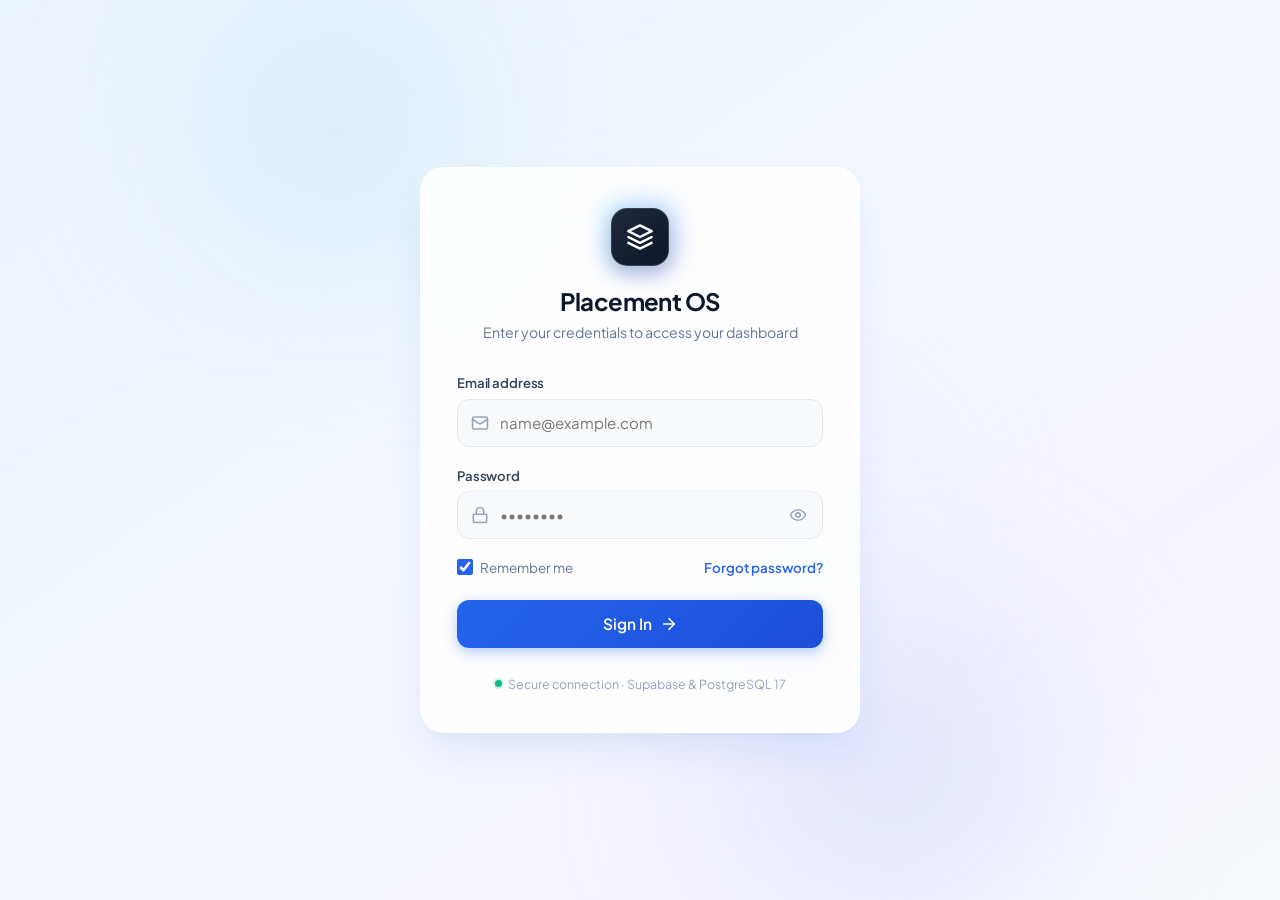
==== commit b2a0e2dc: "fix(login): remove buggy SVG filters and QR code panel; streamline to sleek, stable login with brand" ====
--- a/login.html
+++ b/login.html
@@ -3,36 +3,30 @@
 <head>
   <meta charset="UTF-8">
   <meta name="viewport" content="width=device-width, initial-scale=1.0">
-  <title>Sign In · Water-Morphic Experience</title>
+  <title>Sign In · Placement OS</title>
   <link rel="preconnect" href="https://fonts.googleapis.com">
   <link rel="preconnect" href="https://fonts.gstatic.com" crossorigin>
-  <link href="https://fonts.googleapis.com/css2?family=Plus+Jakarta+Sans:wght@400;500;600;700;800&family=JetBrains+Mono:wght@500&display=swap" rel="stylesheet">
+  <link href="https://fonts.googleapis.com/css2?family=Plus+Jakarta+Sans:wght@400;500;600;700;800&display=swap" rel="stylesheet">
 
   <style>
-    /* ==========================================================================
-       DESIGN SYSTEM & COLOR TOKENS
-       ========================================================================== */
     :root {
-      --bg-start: #EAF4FF;
-      --bg-mid:   #F0F7FF;
-      --bg-end:   #F7F9FC;
-      --card-bg:  rgba(255, 255, 255, 0.85);
+      --bg-start: #EBF3FC;
+      --bg-mid:   #F3F7FD;
+      --bg-end:   #F8FAFC;
+      --card-bg:  rgba(255, 255, 255, 0.88);
       --card-border: rgba(255, 255, 255, 0.95);
-      --border:   rgba(0, 0, 0, 0.08);
+      --border: rgba(0, 0, 0, 0.08);
       --border-focus: #3B82F6;
-      --text:     #1A1F2B;
-      --text-muted: #6B7280;
-      --text-light: #9CA3AF;
-      --accent:   #3B82F6;       /* primary blue */
-      --accent-2: #22D3EE;       /* teal secondary */
-      --accent-glow: rgba(34, 211, 238, 0.35);
-      --shadow:   rgba(59, 130, 246, 0.16); /* soft blue-tinted shadow */
-      --shadow-deep: rgba(30, 64, 175, 0.12);
-      --input-bg: rgba(243, 246, 250, 0.8);
+      --text: #0F172A;
+      --text-muted: #64748B;
+      --text-light: #94A3B8;
+      --accent: #2563EB;
+      --accent-hover: #1D4ED8;
+      --accent-glow: rgba(37, 99, 235, 0.2);
+      --shadow-card: 0 20px 45px -10px rgba(37, 99, 235, 0.12), 0 8px 16px -6px rgba(15, 23, 42, 0.04);
+      --input-bg: #F8FAFC;
+      --input-border: #E2E8F0;
       --font: 'Plus Jakarta Sans', -apple-system, BlinkMacSystemFont, 'Segoe UI', Roboto, sans-serif;
-      --font-mono: 'JetBrains Mono', monospace;
-      --spring-easing: cubic-bezier(0.34, 1.56, 0.64, 1);
-      --water-easing: cubic-bezier(0.16, 1, 0.3, 1);
     }
 
     *, *::before, *::after {
@@ -45,7 +39,7 @@
       font-family: var(--font);
       color: var(--text);
       min-height: 100vh;
-      background: linear-gradient(135deg, var(--bg-start) 0%, var(--bg-mid) 40%, #FAF5FF 70%, var(--bg-end) 100%);
+      background: linear-gradient(145deg, var(--bg-start) 0%, var(--bg-mid) 45%, #F5F3FF 75%, var(--bg-end) 100%);
       display: flex;
       flex-direction: column;
       align-items: center;
@@ -56,10 +50,8 @@
       -webkit-font-smoothing: antialiased;
     }
 
-    /* ==========================================================================
-       LIQUID BACKGROUND CANVAS & FLOATING WATER ORBS
-       ========================================================================== */
-    .water-background {
+    /* Ambient soft background orbs (pure CSS, lightweight, no CPU spikes) */
+    .ambient-glow {
       position: fixed;
       inset: 0;
       pointer-events: none;
@@ -67,1340 +59,539 @@
       overflow: hidden;
     }
 
-    .caustic-overlay {
-      position: absolute;
-      inset: 0;
-      background: 
-        radial-gradient(ellipse at 20% 20%, rgba(34, 211, 238, 0.12) 0%, transparent 50%),
-        radial-gradient(ellipse at 80% 80%, rgba(59, 130, 246, 0.14) 0%, transparent 55%),
-        radial-gradient(ellipse at 50% 50%, rgba(192, 132, 252, 0.08) 0%, transparent 60%);
-      opacity: 0.9;
-      animation: causticShift 14s ease-in-out infinite alternate;
-    }
-
-    @keyframes causticShift {
-      0% { transform: scale(1) translate(0, 0); }
-      50% { transform: scale(1.05) translate(-15px, 20px); }
-      100% { transform: scale(1.02) translate(20px, -15px); }
-    }
-
-    .water-orb {
+    .orb {
       position: absolute;
       border-radius: 50%;
-      filter: blur(65px);
-      will-change: transform;
-      opacity: 0.75;
-      mix-blend-mode: multiply;
-      transition: transform 0.4s var(--water-easing);
+      filter: blur(80px);
+      opacity: 0.55;
     }
 
     .orb-1 {
-      width: 480px;
-      height: 480px;
-      top: -120px;
-      left: -80px;
-      background: radial-gradient(circle, rgba(56, 189, 248, 0.45) 0%, rgba(59, 130, 246, 0.15) 70%, transparent 100%);
-      animation: driftOrb1 16s ease-in-out infinite alternate;
+      width: 420px;
+      height: 420px;
+      top: -80px;
+      left: 10%;
+      background: radial-gradient(circle, #BAE6FD 0%, rgba(186, 230, 253, 0) 70%);
     }
 
     .orb-2 {
-      width: 540px;
-      height: 540px;
-      bottom: -150px;
-      right: -100px;
-      background: radial-gradient(circle, rgba(165, 243, 252, 0.55) 0%, rgba(34, 211, 238, 0.2) 70%, transparent 100%);
-      animation: driftOrb2 20s ease-in-out infinite alternate;
+      width: 460px;
+      height: 460px;
+      bottom: -100px;
+      right: 12%;
+      background: radial-gradient(circle, #C7D2FE 0%, rgba(199, 210, 254, 0) 70%);
     }
 
     .orb-3 {
-      width: 380px;
-      height: 380px;
-      top: 45%;
-      right: 18%;
-      background: radial-gradient(circle, rgba(192, 132, 252, 0.25) 0%, rgba(221, 214, 254, 0.1) 70%, transparent 100%);
-      animation: driftOrb3 18s ease-in-out infinite alternate;
-    }
-
-    .orb-4 {
       width: 320px;
       height: 320px;
-      bottom: 20%;
-      left: 15%;
-      background: radial-gradient(circle, rgba(255, 255, 255, 0.9) 0%, rgba(186, 230, 253, 0.4) 60%, transparent 100%);
-      animation: pulseGlow 8s ease-in-out infinite alternate;
-    }
-
-    @keyframes driftOrb1 {
-      0% { transform: translate(0, 0) scale(1); }
-      100% { transform: translate(60px, 80px) scale(1.12); }
-    }
-
-    @keyframes driftOrb2 {
-      0% { transform: translate(0, 0) scale(1.05); }
-      100% { transform: translate(-80px, -60px) scale(0.95); }
-    }
-
-    @keyframes driftOrb3 {
-      0% { transform: translate(0, 0) scale(0.9); }
-      100% { transform: translate(-40px, 50px) scale(1.15); }
-    }
-
-    @keyframes pulseGlow {
-      0% { transform: scale(0.95); opacity: 0.6; }
-      100% { transform: scale(1.18); opacity: 0.9; }
-    }
-
-    /* ==========================================================================
-       TOP APP HEADER
-       ========================================================================== */
-    .app-header {
-      position: absolute;
-      top: 1.75rem;
-      left: 2rem;
-      right: 2rem;
-      display: flex;
-      align-items: center;
-      justify-content: space-between;
-      z-index: 10;
-    }
-
-    .brand-group {
-      display: flex;
-      align-items: center;
-      gap: 0.75rem;
-      text-decoration: none;
-      color: var(--text);
-    }
-
-    .brand-droplet-badge {
-      width: 42px;
-      height: 42px;
-      background: linear-gradient(135deg, rgba(255, 255, 255, 0.95), rgba(240, 249, 255, 0.8));
-      border: 1px solid var(--card-border);
-      border-radius: 14px;
-      display: flex;
-      align-items: center;
-      justify-content: center;
-      box-shadow: 0 8px 20px var(--shadow), inset 0 1px 2px rgba(255, 255, 255, 1);
-      position: relative;
-      overflow: hidden;
-      transition: transform 0.3s var(--spring-easing), border-radius 0.4s ease;
-    }
-
-    .brand-droplet-badge:hover {
-      transform: translateY(-2px) scale(1.05);
-      border-radius: 18px 10px 18px 10px;
-    }
-
-    .brand-name {
-      font-size: 1.15rem;
-      font-weight: 800;
-      letter-spacing: -0.025em;
-      color: var(--text);
-      display: flex;
-      align-items: center;
-      gap: 0.35rem;
-    }
-
-    .brand-pill {
-      font-size: 0.68rem;
-      font-weight: 700;
-      text-transform: uppercase;
-      letter-spacing: 0.06em;
-      color: var(--accent);
-      background: rgba(59, 130, 246, 0.1);
-      padding: 0.15rem 0.5rem;
-      border-radius: 9999px;
-      border: 1px solid rgba(59, 130, 246, 0.18);
-    }
-
-    .header-links {
-      display: flex;
-      align-items: center;
-      gap: 1rem;
-    }
-
-    .header-link-pill {
-      font-size: 0.84rem;
-      font-weight: 600;
-      color: var(--text-muted);
-      text-decoration: none;
-      padding: 0.45rem 0.9rem;
-      border-radius: 9999px;
-      background: rgba(255, 255, 255, 0.6);
-      border: 1px solid rgba(255, 255, 255, 0.85);
-      backdrop-filter: blur(12px);
-      box-shadow: 0 4px 12px var(--shadow);
-      transition: all 0.25s var(--water-easing);
-    }
-
-    .header-link-pill:hover {
-      color: var(--accent);
-      background: rgba(255, 255, 255, 0.9);
-      transform: translateY(-1px);
-      box-shadow: 0 6px 18px rgba(59, 130, 246, 0.22);
-    }
-
-    /* ==========================================================================
-       WATER-MORPHIC FLOATING CARD (SURFACING ANIMATION)
-       ========================================================================== */
+      top: 40%;
+      right: 25%;
+      background: radial-gradient(circle, #E0E7FF 0%, rgba(224, 231, 255, 0) 70%);
+      opacity: 0.4;
+    }
+
+    /* Main container */
     .login-container {
       position: relative;
-      z-index: 5;
+      z-index: 1;
       width: 100%;
-      max-width: 920px;
-      margin: 4.5rem auto 1.5rem;
-    }
-
-    .water-card {
+      max-width: 440px;
+      margin: auto;
+      animation: enterCard 0.45s cubic-bezier(0.16, 1, 0.3, 1) forwards;
+    }
+
+    @keyframes enterCard {
+      from {
+        opacity: 0;
+        transform: translateY(16px);
+      }
+      to {
+        opacity: 1;
+        transform: translateY(0);
+      }
+    }
+
+    /* Glassmorphism Card */
+    .login-card {
       background: var(--card-bg);
-      backdrop-filter: blur(28px) saturate(190%);
-      -webkit-backdrop-filter: blur(28px) saturate(190%);
+      backdrop-filter: blur(20px);
+      -webkit-backdrop-filter: blur(20px);
       border: 1px solid var(--card-border);
-      border-radius: 28px;
-      box-shadow: 
-        0 24px 60px -12px var(--shadow),
-        0 8px 24px -4px var(--shadow-deep),
-        inset 0 1px 2px rgba(255, 255, 255, 0.95),
-        inset 0 -1px 2px rgba(59, 130, 246, 0.05);
-      overflow: hidden;
-      display: grid;
-      grid-template-columns: 1.15fr 0.85fr;
+      border-radius: 24px;
+      box-shadow: var(--shadow-card);
+      padding: 2.5rem 2.25rem;
+      text-align: center;
+    }
+
+    /* Brand Logo / Icon Header */
+    .brand-header {
+      display: flex;
+      flex-direction: column;
+      align-items: center;
+      margin-bottom: 2rem;
+    }
+
+    .brand-icon-wrapper {
       position: relative;
-      transform: translateY(0) scale(1);
-      animation: waterCardSurfacing 0.9s var(--spring-easing) forwards;
-      will-change: transform, opacity;
-    }
-
-    @keyframes waterCardSurfacing {
-      0% {
-        opacity: 0;
-        transform: translateY(32px) scale(0.94);
-        filter: blur(8px);
-      }
-      70% {
-        opacity: 1;
-        transform: translateY(-4px) scale(1.01);
-        filter: blur(0);
-      }
-      100% {
-        opacity: 1;
-        transform: translateY(0) scale(1);
-        filter: blur(0);
-      }
-    }
-
-    /* Subtle interactive 3D tilt reflection */
-    .water-card::after {
-      content: '';
+      margin-bottom: 1.25rem;
+    }
+
+    .brand-icon-glow {
       position: absolute;
-      inset: 0;
-      background: radial-gradient(circle at var(--mouse-card-x, 50%) var(--mouse-card-y, 30%), rgba(255, 255, 255, 0.5) 0%, transparent 60%);
+      inset: -6px;
+      background: linear-gradient(135deg, #38BDF8, #6366F1);
+      border-radius: 20px;
+      filter: blur(12px);
+      opacity: 0.4;
+      transition: opacity 0.3s ease;
+    }
+
+    .brand-icon {
+      position: relative;
+      width: 58px;
+      height: 58px;
+      background: linear-gradient(135deg, #1E293B 0%, #0F172A 100%);
+      border-radius: 16px;
+      display: flex;
+      align-items: center;
+      justify-content: center;
+      color: #FFFFFF;
+      box-shadow: 0 8px 18px rgba(15, 23, 42, 0.16);
+      border: 1px solid rgba(255, 255, 255, 0.15);
+      transition: transform 0.25s cubic-bezier(0.34, 1.56, 0.64, 1);
+    }
+
+    .brand-header:hover .brand-icon {
+      transform: scale(1.05);
+    }
+
+    .brand-header:hover .brand-icon-glow {
+      opacity: 0.65;
+    }
+
+    .brand-title {
+      font-size: 1.5rem;
+      font-weight: 700;
+      color: var(--text);
+      letter-spacing: -0.025em;
+      margin-bottom: 0.35rem;
+    }
+
+    .brand-subtitle {
+      font-size: 0.88rem;
+      color: var(--text-muted);
+      line-height: 1.45;
+    }
+
+    /* Form Styles */
+    .form-group {
+      text-align: left;
+      margin-bottom: 1.25rem;
+    }
+
+    .form-label {
+      display: block;
+      font-size: 0.82rem;
+      font-weight: 600;
+      color: #334155;
+      margin-bottom: 0.45rem;
+      letter-spacing: -0.01em;
+    }
+
+    .input-wrapper {
+      position: relative;
+      display: flex;
+      align-items: center;
+    }
+
+    .input-icon {
+      position: absolute;
+      left: 14px;
+      color: var(--text-light);
       pointer-events: none;
-      opacity: 0.6;
-      transition: opacity 0.3s ease;
-    }
-
-    /* ==========================================================================
-       LEFT PANEL: EMAIL/PASSWORD FORM
-       ========================================================================== */
-    .form-panel {
-      padding: 3.25rem 3rem;
-      display: flex;
-      flex-direction: column;
+      display: flex;
+      align-items: center;
       justify-content: center;
-      position: relative;
-      z-index: 2;
-    }
-
-    .form-header {
-      margin-bottom: 2rem;
-    }
-
-    .form-title {
-      font-size: 1.95rem;
-      font-weight: 800;
-      letter-spacing: -0.03em;
+      transition: color 0.2s ease;
+    }
+
+    .form-input {
+      width: 100%;
+      height: 48px;
+      padding: 0 42px 0 42px;
+      font-size: 0.94rem;
+      font-family: inherit;
       color: var(--text);
-      line-height: 1.15;
-      margin-bottom: 0.45rem;
-    }
-
-    .form-subtitle {
-      font-size: 0.92rem;
-      color: var(--text-muted);
-      line-height: 1.5;
-    }
-
-    .auth-form {
-      display: flex;
-      flex-direction: column;
-      gap: 1.4rem;
-    }
-
-    /* Floating label water-morphic input container */
-    .input-field-wrap {
-      position: relative;
-      display: flex;
-      flex-direction: column;
-    }
-
-    .input-outer-shell {
-      position: relative;
-      border-radius: 14px;
       background: var(--input-bg);
-      border: 1.5px solid rgba(0, 0, 0, 0.07);
-      box-shadow: inset 0 2px 4px rgba(0, 0, 0, 0.03);
-      transition: 
-        border-color 0.3s ease, 
-        border-radius 0.45s var(--spring-easing),
-        background-color 0.3s ease,
-        box-shadow 0.45s var(--spring-easing);
-      overflow: hidden;
-    }
-
-    /* Water ripple pulse canvas on focus */
-    .input-ripple-wave {
+      border: 1px solid var(--input-border);
+      border-radius: 12px;
+      outline: none;
+      transition: border-color 0.2s ease, background 0.2s ease, box-shadow 0.2s ease;
+    }
+
+    .form-input:focus {
+      background: #FFFFFF;
+      border-color: var(--border-focus);
+      box-shadow: 0 0 0 3px rgba(59, 130, 246, 0.15);
+    }
+
+    .form-input:focus + .input-icon,
+    .form-input:focus ~ .input-icon {
+      color: var(--accent);
+    }
+
+    /* Toggle Password Button */
+    .toggle-password {
       position: absolute;
-      top: var(--ripple-y, 50%);
-      left: var(--ripple-x, 50%);
-      width: 0;
-      height: 0;
-      border-radius: 50%;
-      background: radial-gradient(circle, rgba(34, 211, 238, 0.3) 0%, rgba(59, 130, 246, 0.15) 60%, transparent 100%);
-      transform: translate(-50%, -50%);
-      pointer-events: none;
-      opacity: 0;
-    }
-
-    .input-field-wrap.focused .input-ripple-wave {
-      animation: waterRippleExpand 0.6s ease-out forwards;
-    }
-
-    @keyframes waterRippleExpand {
-      0% {
-        width: 0;
-        height: 0;
-        opacity: 0.8;
-      }
-      100% {
-        width: 320px;
-        height: 320px;
-        opacity: 0;
-      }
-    }
-
-    /* Organic breathing border-radius on focus */
-    .input-field-wrap.focused .input-outer-shell {
-      border-color: var(--border-focus);
-      background-color: rgba(255, 255, 255, 0.95);
-      border-radius: 17px 13px 16px 14px;
-      box-shadow: 
-        0 8px 24px -4px var(--shadow),
-        0 0 0 3px rgba(59, 130, 246, 0.15),
-        inset 0 1px 2px rgba(255, 255, 255, 1);
-    }
-
-    .input-inner {
-      width: 100%;
-      height: 54px;
-      padding: 1.35rem 1rem 0.35rem;
-      border: none;
-      outline: none;
-      background: transparent;
-      font-family: inherit;
-      font-size: 0.95rem;
-      font-weight: 500;
-      color: var(--text);
-      z-index: 2;
-      position: relative;
-    }
-
-    .input-inner::placeholder {
-      opacity: 0;
-      transition: opacity 0.2s ease;
-    }
-
-    .input-inner:focus::placeholder {
-      opacity: 0.45;
-    }
-
-    /* Organic Floating Label */
-    .floating-label {
-      position: absolute;
-      left: 1rem;
-      top: 50%;
-      transform: translateY(-50%);
-      font-size: 0.9rem;
-      font-weight: 500;
-      color: var(--text-muted);
-      pointer-events: none;
-      transition: all 0.25s var(--water-easing);
-      z-index: 3;
-      transform-origin: left top;
-    }
-
-    .input-field-wrap.has-value .floating-label,
-    .input-field-wrap.focused .floating-label {
-      top: 0.45rem;
-      transform: translateY(0) scale(0.75);
-      color: var(--accent);
-      font-weight: 700;
-    }
-
-    /* Password visibility toggle button */
-    .pwd-toggle-btn {
-      position: absolute;
-      right: 0.75rem;
-      top: 50%;
-      transform: translateY(-50%);
+      right: 10px;
       background: transparent;
       border: none;
+      color: var(--text-light);
       cursor: pointer;
-      padding: 0.4rem;
+      padding: 6px;
+      display: flex;
+      align-items: center;
+      justify-content: center;
       border-radius: 8px;
-      color: var(--text-muted);
-      display: flex;
-      align-items: center;
-      justify-content: center;
-      z-index: 4;
-      transition: color 0.2s ease, transform 0.25s var(--spring-easing), background 0.2s ease;
-    }
-
-    .pwd-toggle-btn:hover {
+      transition: color 0.2s ease, background-color 0.2s ease;
+    }
+
+    .toggle-password:hover {
       color: var(--text);
-      background: rgba(0, 0, 0, 0.04);
-      transform: translateY(-50%) scale(1.1);
-    }
-
-    /* Options bar (Remember + Forgot Password) */
-    .form-options-bar {
+      background-color: rgba(0, 0, 0, 0.04);
+    }
+
+    /* Options Row: Remember & Forgot */
+    .form-options {
       display: flex;
       align-items: center;
       justify-content: space-between;
-      margin-top: -0.25rem;
+      margin: 1.1rem 0 1.5rem 0;
       font-size: 0.84rem;
     }
 
-    .remember-label {
-      display: flex;
-      align-items: center;
-      gap: 0.5rem;
+    .checkbox-label {
+      display: inline-flex;
+      align-items: center;
+      gap: 7px;
       color: var(--text-muted);
       cursor: pointer;
       user-select: none;
     }
 
-    .water-checkbox {
-      appearance: none;
-      -webkit-appearance: none;
-      width: 18px;
-      height: 18px;
-      border-radius: 6px;
-      border: 1.5px solid rgba(0, 0, 0, 0.18);
-      background: var(--input-bg);
+    .checkbox-label input[type="checkbox"] {
+      width: 16px;
+      height: 16px;
+      accent-color: var(--accent);
       cursor: pointer;
-      display: grid;
-      place-content: center;
-      transition: all 0.3s var(--spring-easing);
-      position: relative;
-    }
-
-    .water-checkbox:checked {
-      background: linear-gradient(135deg, var(--accent-2), var(--accent));
-      border-color: var(--accent);
-      border-radius: 8px 5px 7px 6px;
-      box-shadow: 0 4px 10px rgba(59, 130, 246, 0.3);
-    }
-
-    .water-checkbox:checked::before {
-      content: '';
-      width: 5px;
-      height: 9px;
-      border: solid #FFFFFF;
-      border-width: 0 2px 2px 0;
-      transform: rotate(45deg);
-      margin-bottom: 2px;
+      border-radius: 4px;
     }
 
     .forgot-link {
       color: var(--accent);
       text-decoration: none;
       font-weight: 600;
-      position: relative;
-      transition: color 0.2s ease;
-    }
-
-    .forgot-link::after {
-      content: '';
-      position: absolute;
-      bottom: -2px;
-      left: 0;
-      width: 0;
-      height: 1.5px;
-      background: linear-gradient(90deg, var(--accent-2), var(--accent));
-      transition: width 0.3s var(--water-easing);
-      border-radius: 9999px;
-    }
-
-    .forgot-link:hover::after {
+      transition: color 0.15s ease;
+    }
+
+    .forgot-link:hover {
+      color: var(--accent-hover);
+      text-decoration: underline;
+    }
+
+    /* Submit Button */
+    .btn-submit {
       width: 100%;
-    }
-
-    /* ==========================================================================
-       WATER WOBBLE PRIMARY BUTTON (BASELINE + SVG LIQUID UPGRADE)
-       ========================================================================== */
-    .button-filter-wrap {
-      position: relative;
-      width: 100%;
-      margin-top: 0.5rem;
-    }
-
-    .btn-liquid-login {
-      width: 100%;
-      height: 52px;
+      height: 48px;
+      background: linear-gradient(135deg, #2563EB 0%, #1D4ED8 100%);
+      color: #FFFFFF;
+      font-family: inherit;
+      font-size: 0.96rem;
+      font-weight: 600;
       border: none;
-      outline: none;
+      border-radius: 12px;
       cursor: pointer;
-      font-family: inherit;
-      font-size: 0.98rem;
-      font-weight: 700;
-      letter-spacing: -0.01em;
+      display: flex;
+      align-items: center;
+      justify-content: center;
+      gap: 8px;
+      box-shadow: 0 4px 14px rgba(37, 99, 235, 0.35);
+      transition: transform 0.18s ease, box-shadow 0.18s ease, background 0.18s ease;
+    }
+
+    .btn-submit:hover {
+      background: linear-gradient(135deg, #1D4ED8 0%, #1E40AF 100%);
+      box-shadow: 0 6px 18px rgba(37, 99, 235, 0.42);
+      transform: translateY(-1px);
+    }
+
+    .btn-submit:active {
+      transform: translateY(1px);
+      box-shadow: 0 2px 8px rgba(37, 99, 235, 0.28);
+    }
+
+    .btn-submit svg {
+      transition: transform 0.18s ease;
+    }
+
+    .btn-submit:hover svg {
+      transform: translateX(3px);
+    }
+
+    /* Footer info */
+    .footer-note {
+      margin-top: 1.75rem;
+      font-size: 0.78rem;
+      color: var(--text-light);
+      display: flex;
+      align-items: center;
+      justify-content: center;
+      gap: 6px;
+    }
+
+    .status-dot {
+      width: 7px;
+      height: 7px;
+      background-color: #10B981;
+      border-radius: 50%;
+      box-shadow: 0 0 0 2px rgba(16, 185, 129, 0.2);
+    }
+
+    /* Toast Notification */
+    .toast {
+      position: fixed;
+      bottom: 24px;
+      left: 50%;
+      transform: translateX(-50%) translateY(30px);
+      background: #0F172A;
       color: #FFFFFF;
-      background: linear-gradient(135deg, #22D3EE 0%, #3B82F6 100%);
-      border-radius: 16px;
-      position: relative;
-      overflow: hidden;
-      display: flex;
-      align-items: center;
-      justify-content: center;
-      gap: 0.6rem;
-      box-shadow: 
-        0 12px 28px -6px rgba(59, 130, 246, 0.42),
-        0 4px 12px rgba(34, 211, 238, 0.28),
-        inset 0 1px 2px rgba(255, 255, 255, 0.4);
-      transform: scale(1) translateZ(0);
-      transition: 
-        transform 0.45s var(--spring-easing),
-        box-shadow 0.35s ease,
-        border-radius 0.5s var(--spring-easing);
-      will-change: transform, border-radius;
-      user-select: none;
-    }
-
-    /* Hover State: fluid expansion */
-    .btn-liquid-login:hover {
-      transform: translateY(-2px) scale(1.015);
-      border-radius: 20px 14px 22px 15px;
-      box-shadow: 
-        0 16px 36px -6px rgba(59, 130, 246, 0.55),
-        0 6px 18px rgba(34, 211, 238, 0.38),
-        inset 0 1px 2px rgba(255, 255, 255, 0.6);
-    }
-
-    /* Active / Mousedown State: Asymmetric droplet deformation */
-    .btn-liquid-login:active,
-    .btn-liquid-login.deforming {
-      transform: scale(0.96) translateY(1px);
-      border-radius: 26px 8px 24px 10px;
-      box-shadow: 
-        0 6px 16px -2px rgba(59, 130, 246, 0.4),
-        inset 0 2px 4px rgba(0, 0, 0, 0.1);
-      transition: transform 0.15s ease, border-radius 0.2s ease;
-    }
-
-    /* Dynamic Radial Ripple on Click */
-    .button-ripple {
-      position: absolute;
-      top: var(--btn-ripple-y, 50%);
-      left: var(--btn-ripple-x, 50%);
-      width: 0;
-      height: 0;
-      border-radius: 50%;
-      background: radial-gradient(circle, rgba(255, 255, 255, 0.75) 0%, rgba(255, 255, 255, 0.25) 50%, transparent 80%);
-      transform: translate(-50%, -50%);
-      pointer-events: none;
-      opacity: 0;
-    }
-
-    .btn-liquid-login.ripple-active .button-ripple {
-      animation: buttonWaterRipple 0.65s cubic-bezier(0.1, 0.8, 0.3, 1) forwards;
-    }
-
-    @keyframes buttonWaterRipple {
-      0% {
-        width: 0;
-        height: 0;
-        opacity: 0.9;
-      }
-      100% {
-        width: 440px;
-        height: 440px;
-        opacity: 0;
-      }
-    }
-
-    /* Surface sheen reflection */
-    .btn-liquid-login::before {
-      content: '';
-      position: absolute;
-      top: 0;
-      left: -100%;
-      width: 100%;
-      height: 100%;
-      background: linear-gradient(90deg, transparent, rgba(255, 255, 255, 0.28), transparent);
-      transform: skewX(-25deg);
-      transition: left 0.75s ease;
-    }
-
-    .btn-liquid-login:hover::before {
-      left: 150%;
-    }
-
-    .btn-icon-arrow {
-      transition: transform 0.3s var(--spring-easing);
-    }
-
-    .btn-liquid-login:hover .btn-icon-arrow {
-      transform: translateX(4px);
-    }
-
-    /* Register Footer Link */
-    .register-footer {
-      text-align: center;
-      margin-top: 1rem;
-      font-size: 0.88rem;
-      color: var(--text-muted);
-    }
-
-    .register-link {
-      color: var(--accent);
-      font-weight: 700;
-      text-decoration: none;
-      transition: color 0.2s ease;
-    }
-
-    .register-link:hover {
-      text-decoration: underline;
-    }
-
-    /* ==========================================================================
-       VERTICAL DIVIDER (DESKTOP)
-       ========================================================================== */
-    .card-divider {
-      position: relative;
-      display: flex;
-      align-items: center;
-      justify-content: center;
-    }
-
-    .divider-line {
-      width: 1px;
-      height: 75%;
-      background: linear-gradient(180deg, transparent 0%, rgba(0, 0, 0, 0.08) 25%, rgba(0, 0, 0, 0.08) 75%, transparent 100%);
-    }
-
-    .divider-pill {
-      position: absolute;
-      padding: 0.35rem 0.65rem;
-      background: rgba(255, 255, 255, 0.9);
-      border: 1px solid rgba(0, 0, 0, 0.06);
-      border-radius: 9999px;
-      font-size: 0.72rem;
-      font-weight: 700;
-      color: var(--text-muted);
-      letter-spacing: 0.06em;
-      text-transform: uppercase;
-      box-shadow: 0 4px 12px var(--shadow);
-    }
-
-    /* ==========================================================================
-       RIGHT PANEL: QR CODE & PASSKEY AUTH
-       ========================================================================== */
-    .qr-panel {
-      padding: 3.25rem 2.75rem;
-      background: rgba(248, 251, 255, 0.45);
-      display: flex;
-      flex-direction: column;
-      align-items: center;
-      justify-content: center;
-      text-align: center;
-      position: relative;
-    }
-
-    .qr-tile-container {
-      position: relative;
-      margin-bottom: 1.5rem;
-    }
-
-    .qr-water-tile {
-      background: #FFFFFF;
-      padding: 1.25rem;
-      border-radius: 22px;
-      box-shadow: 
-        0 14px 34px -4px var(--shadow),
-        0 4px 12px rgba(0, 0, 0, 0.04),
-        inset 0 1px 2px rgba(255, 255, 255, 1);
-      border: 1.5px solid rgba(255, 255, 255, 0.9);
-      display: flex;
-      align-items: center;
-      justify-content: center;
-      position: relative;
-      transition: transform 0.4s var(--spring-easing), border-radius 0.45s ease, box-shadow 0.35s ease;
-      cursor: pointer;
-    }
-
-    .qr-water-tile:hover {
-      transform: translateY(-4px) scale(1.03);
-      border-radius: 26px 16px 26px 16px;
-      box-shadow: 0 20px 42px -6px rgba(59, 130, 246, 0.28);
-    }
-
-    .qr-code-svg {
-      width: 148px;
-      height: 148px;
-      display: block;
-    }
-
-    /* Active scanner line simulation */
-    .qr-scanner-line {
-      position: absolute;
-      left: 1.25rem;
-      right: 1.25rem;
-      height: 2px;
-      background: linear-gradient(90deg, transparent, var(--accent-2), var(--accent), transparent);
-      box-shadow: 0 0 12px var(--accent-2);
-      top: 1.25rem;
-      animation: scanLaser 3.2s ease-in-out infinite alternate;
-      border-radius: 9999px;
-      pointer-events: none;
-    }
-
-    @keyframes scanLaser {
-      0% { top: 1.25rem; opacity: 0.3; }
-      50% { opacity: 1; }
-      100% { top: calc(100% - 1.25rem); opacity: 0.3; }
-    }
-
-    .qr-title {
-      font-size: 1.15rem;
-      font-weight: 750;
-      color: var(--text);
-      letter-spacing: -0.02em;
-      margin-bottom: 0.4rem;
-    }
-
-    .qr-copy {
-      font-size: 0.82rem;
-      color: var(--text-muted);
-      line-height: 1.45;
-      max-width: 240px;
-      margin-bottom: 1.5rem;
-    }
-
-    .passkey-btn {
-      display: inline-flex;
-      align-items: center;
-      gap: 0.5rem;
-      background: rgba(255, 255, 255, 0.8);
-      border: 1px solid rgba(0, 0, 0, 0.08);
-      padding: 0.6rem 1.1rem;
-      border-radius: 12px;
-      font-size: 0.84rem;
-      font-weight: 600;
-      color: var(--text);
-      cursor: pointer;
-      text-decoration: none;
-      backdrop-filter: blur(8px);
-      box-shadow: 0 4px 14px rgba(59, 130, 246, 0.08);
-      transition: all 0.3s var(--spring-easing);
-    }
-
-    .passkey-btn:hover {
-      background: #FFFFFF;
-      color: var(--accent);
-      border-color: var(--accent);
-      transform: translateY(-2px);
-      box-shadow: 0 8px 20px rgba(59, 130, 246, 0.18);
-    }
-
-    /* ==========================================================================
-       TOAST NOTIFICATION (FLUID BUBBLE)
-       ========================================================================== */
-    .water-toast {
-      position: fixed;
-      bottom: 2rem;
-      background: rgba(26, 31, 43, 0.92);
-      color: #FFFFFF;
-      backdrop-filter: blur(16px);
-      padding: 0.75rem 1.25rem;
-      border-radius: 14px;
-      font-size: 0.88rem;
-      font-weight: 600;
-      box-shadow: 0 16px 36px rgba(0, 0, 0, 0.25);
-      display: flex;
-      align-items: center;
-      gap: 0.6rem;
-      transform: translateY(100px) scale(0.9);
+      padding: 10px 18px;
+      border-radius: 10px;
+      font-size: 0.85rem;
+      font-weight: 500;
+      box-shadow: 0 10px 25px rgba(0, 0, 0, 0.18);
       opacity: 0;
       pointer-events: none;
-      transition: all 0.4s var(--spring-easing);
+      transition: opacity 0.25s ease, transform 0.25s ease;
       z-index: 100;
-    }
-
-    .water-toast.show {
-      transform: translateY(0) scale(1);
+      display: flex;
+      align-items: center;
+      gap: 8px;
+    }
+
+    .toast.show {
       opacity: 1;
-    }
-
-    /* ==========================================================================
-       ACCESSIBILITY & PREFERS-REDUCED-MOTION
-       ========================================================================== */
-    @media (prefers-reduced-motion: reduce) {
-      *, *::before, *::after {
-        animation-duration: 0.01ms !important;
-        animation-iteration-count: 1 !important;
-        transition-duration: 0.01ms !important;
+      transform: translateX(-50%) translateY(0);
+    }
+
+    @media (max-width: 480px) {
+      .login-card {
+        padding: 2rem 1.5rem;
+        border-radius: 20px;
       }
-      .water-card {
-        animation: none !important;
-      }
-      .caustic-overlay, .water-orb, .qr-scanner-line {
-        animation: none !important;
-      }
-    }
-
-    /* ==========================================================================
-       RESPONSIVE BREAKPOINTS
-       ========================================================================== */
-    @media (max-width: 840px) {
-      .water-card {
-        grid-template-columns: 1fr;
-        border-radius: 24px;
-        margin: 4.5rem auto 1rem;
-      }
-
-      .form-panel {
-        padding: 2.5rem 1.75rem;
-      }
-
-      .card-divider {
-        display: none;
-      }
-
-      .qr-panel {
-        padding: 2rem 1.75rem 2.5rem;
-        border-top: 1px solid rgba(0, 0, 0, 0.06);
-      }
-
-      .app-header {
-        left: 1.25rem;
-        right: 1.25rem;
-        top: 1.25rem;
+      .brand-title {
+        font-size: 1.35rem;
       }
     }
   </style>
 </head>
 <body>
 
-  <!-- Background Water Canvas & Caustic Drift Orbs -->
-  <div class="water-background" aria-hidden="true">
-    <div class="caustic-overlay"></div>
-    <div class="water-orb orb-1" id="orb1"></div>
-    <div class="water-orb orb-2" id="orb2"></div>
-    <div class="water-orb orb-3" id="orb3"></div>
-    <div class="water-orb orb-4" id="orb4"></div>
+  <!-- Ambient light blobs (pure CSS) -->
+  <div class="ambient-glow" aria-hidden="true">
+    <div class="orb orb-1"></div>
+    <div class="orb orb-2"></div>
+    <div class="orb orb-3"></div>
   </div>
 
-  <!-- SVG Filter for Liquid Edge Displacement (Feature-checked & optional upgrade) -->
-  <svg style="position: absolute; width: 0; height: 0; pointer-events: none;" aria-hidden="true">
-    <defs>
-      <filter id="waterWobbleFilter" x="-15%" y="-15%" width="130%" height="130%">
-        <feTurbulence id="liquidTurbulence" type="fractalNoise" baseFrequency="0" numOctaves="2" result="noise" />
-        <feDisplacementMap id="liquidDisplacement" in="SourceGraphic" in2="noise" scale="0" xChannelSelector="R" yChannelSelector="G" />
-      </filter>
-    </defs>
-  </svg>
-
-  <!-- Top App Header -->
-  <header class="app-header">
-    <a href="#" class="brand-group" aria-label="Aquaflow Home">
-      <div class="brand-droplet-badge">
-        <svg width="22" height="22" viewBox="0 0 24 24" fill="none" stroke="currentColor" stroke-width="2" stroke-linecap="round" stroke-linejoin="round" style="color: #3B82F6;">
-          <path d="M12 2.69l5.66 5.66a8 8 0 1 1-11.31 0z" fill="url(#brandDropletGrad)"/>
-          <defs>
-            <linearGradient id="brandDropletGrad" x1="0%" y1="0%" x2="100%" y2="100%">
-              <stop offset="0%" stop-color="#22D3EE" stop-opacity="0.3"/>
-              <stop offset="100%" stop-color="#3B82F6" stop-opacity="0.75"/>
-            </linearGradient>
-          </defs>
-        </svg>
+  <div class="login-container">
+    <div class="login-card">
+      
+      <!-- Brand & Icon -->
+      <div class="brand-header">
+        <div class="brand-icon-wrapper">
+          <div class="brand-icon-glow"></div>
+          <div class="brand-icon">
+            <svg width="28" height="28" viewBox="0 0 24 24" fill="none" stroke="currentColor" stroke-width="2" stroke-linecap="round" stroke-linejoin="round">
+              <path d="M12 2L2 7l10 5 10-5-10-5zM2 17l10 5 10-5M2 12l10 5 10-5"/>
+            </svg>
+          </div>
+        </div>
+        <h1 class="brand-title">Placement OS</h1>
+        <p class="brand-subtitle">Enter your credentials to access your dashboard</p>
       </div>
-      <div class="brand-name">
-        <span>Placement OS</span>
-        <span class="brand-pill">Water-Morphic</span>
-      </div>
-    </a>
-
-    <div class="header-links">
-      <a href="index.html" class="header-link-pill">
-        <span>Open Dashboard →</span>
-      </a>
-    </div>
-  </header>
-
-  <!-- Main Surfacing Login Glass Card -->
-  <main class="login-container">
-    <div class="water-card" id="waterCard">
-
-      <!-- Left Column: Primary Email / Password Form -->
-      <section class="form-panel">
-        <div class="form-header">
-          <h1 class="form-title">Welcome back!</h1>
-          <p class="form-subtitle">Enter your credentials to access your personal academic analytics and career roadmap.</p>
+
+      <!-- Login Form -->
+      <form id="loginForm" autocomplete="on">
+        
+        <!-- Email / Username -->
+        <div class="form-group">
+          <label class="form-label" for="loginEmail">Email address</label>
+          <div class="input-wrapper">
+            <span class="input-icon">
+              <svg width="18" height="18" viewBox="0 0 24 24" fill="none" stroke="currentColor" stroke-width="2" stroke-linecap="round" stroke-linejoin="round">
+                <rect x="2" y="4" width="20" height="16" rx="2"/>
+                <path d="m22 7-8.97 5.7a1.94 1.94 0 0 1-2.06 0L2 7"/>
+              </svg>
+            </span>
+            <input 
+              type="email" 
+              id="loginEmail" 
+              name="email" 
+              class="form-input" 
+              placeholder="name@example.com" 
+              required
+              autocomplete="username"
+            />
+          </div>
         </div>
 
-        <form class="auth-form" id="liquidLoginForm" novalidate>
-
-          <!-- Email or Phone Field -->
-          <div class="input-field-wrap" id="wrapEmail">
-            <div class="input-outer-shell">
-              <div class="input-ripple-wave"></div>
-              <label for="inputEmail" class="floating-label">Email or phone number</label>
-              <input 
-                type="text" 
-                id="inputEmail" 
-                class="input-inner" 
-                placeholder="name@example.com" 
-                autocomplete="username" 
-                required
-              >
-            </div>
-          </div>
-
-          <!-- Password Field -->
-          <div class="input-field-wrap" id="wrapPassword">
-            <div class="input-outer-shell">
-              <div class="input-ripple-wave"></div>
-              <label for="inputPassword" class="floating-label">Password</label>
-              <input 
-                type="password" 
-                id="inputPassword" 
-                class="input-inner" 
-                placeholder="••••••••••••" 
-                autocomplete="current-password" 
-                required
-              >
-              <button 
-                type="button" 
-                class="pwd-toggle-btn" 
-                id="pwdToggleBtn" 
-                aria-label="Toggle password visibility"
-                title="Show/Hide password"
-              >
-                <!-- Eye Open SVG -->
-                <svg class="eye-icon eye-open" width="18" height="18" viewBox="0 0 24 24" fill="none" stroke="currentColor" stroke-width="2" stroke-linecap="round" stroke-linejoin="round">
-                  <path d="M1 12s4-8 11-8 11 8 11 8-4 8-11 8-11-8-11-8z"/>
-                  <circle cx="12" cy="12" r="3"/>
-                </svg>
-                <!-- Eye Closed SVG -->
-                <svg class="eye-icon eye-closed" width="18" height="18" viewBox="0 0 24 24" fill="none" stroke="currentColor" stroke-width="2" stroke-linecap="round" stroke-linejoin="round" style="display: none;">
-                  <path d="M17.94 17.94A10.07 10.07 0 0 1 12 20c-7 0-11-8-11-8a18.45 18.45 0 0 1 5.06-5.94M9.9 4.24A9.12 9.12 0 0 1 12 4c7 0 11 8 11 8a18.5 18.5 0 0 1-2.16 3.19m-6.72-1.07a3 3 0 1 1-4.24-4.24"/>
-                  <line x1="1" y1="1" x2="23" y2="23"/>
-                </svg>
-              </button>
-            </div>
-          </div>
-
-          <!-- Options Row -->
-          <div class="form-options-bar">
-            <label class="remember-label">
-              <input type="checkbox" class="water-checkbox" id="rememberMe">
-              <span>Remember me</span>
-            </label>
-            <a href="#" class="forgot-link" id="forgotPwdLink">Forgot password?</a>
-          </div>
-
-          <!-- Water Wobble Primary Button -->
-          <div class="button-filter-wrap">
-            <button type="submit" class="btn-liquid-login" id="loginBtn">
-              <span class="button-ripple"></span>
-              <span class="btn-text">Log In</span>
-              <svg class="btn-icon-arrow" width="18" height="18" viewBox="0 0 24 24" fill="none" stroke="currentColor" stroke-width="2.5" stroke-linecap="round" stroke-linejoin="round">
-                <line x1="5" y1="12" x2="19" y2="12"/>
-                <polyline points="12 5 19 12 12 19"/>
+        <!-- Password -->
+        <div class="form-group">
+          <label class="form-label" for="loginPassword">Password</label>
+          <div class="input-wrapper">
+            <span class="input-icon">
+              <svg width="18" height="18" viewBox="0 0 24 24" fill="none" stroke="currentColor" stroke-width="2" stroke-linecap="round" stroke-linejoin="round">
+                <rect x="3" y="11" width="18" height="11" rx="2" ry="2"/>
+                <path d="M7 11V7a5 5 0 0 1 10 0v4"/>
+              </svg>
+            </span>
+            <input 
+              type="password" 
+              id="loginPassword" 
+              name="password" 
+              class="form-input" 
+              placeholder="••••••••" 
+              required
+              autocomplete="current-password"
+            />
+            <button type="button" class="toggle-password" id="togglePasswordBtn" aria-label="Toggle password visibility">
+              <svg id="eyeIcon" width="18" height="18" viewBox="0 0 24 24" fill="none" stroke="currentColor" stroke-width="2" stroke-linecap="round" stroke-linejoin="round">
+                <path d="M2 12s3-7 10-7 10 7 10 7-3 7-10 7-10-7-10-7Z"/>
+                <circle cx="12" cy="12" r="3"/>
               </svg>
             </button>
           </div>
-
-          <!-- Register Link -->
-          <div class="register-footer">
-            <span>Need an account? </span>
-            <a href="#" class="register-link" id="registerLink">Register</a>
-          </div>
-
-        </form>
-      </section>
-
-      <!-- Vertical Liquid Divider (Desktop) -->
-      <div class="card-divider" aria-hidden="true">
-        <div class="divider-line"></div>
-        <div class="divider-pill">OR</div>
+        </div>
+
+        <!-- Remember me & Forgot password -->
+        <div class="form-options">
+          <label class="checkbox-label">
+            <input type="checkbox" id="rememberMe" checked>
+            <span>Remember me</span>
+          </label>
+          <a href="#" class="forgot-link" id="forgotPwdLink">Forgot password?</a>
+        </div>
+
+        <!-- Sign In Button -->
+        <button type="submit" class="btn-submit" id="submitBtn">
+          <span>Sign In</span>
+          <svg width="18" height="18" viewBox="0 0 24 24" fill="none" stroke="currentColor" stroke-width="2.2" stroke-linecap="round" stroke-linejoin="round">
+            <line x1="5" y1="12" x2="19" y2="12"/>
+            <polyline points="12 5 19 12 12 19"/>
+          </svg>
+        </button>
+
+      </form>
+
+      <!-- Secure cloud sync status footer -->
+      <div class="footer-note">
+        <span class="status-dot"></span>
+        <span>Secure connection · Supabase & PostgreSQL 17</span>
       </div>
 
-      <!-- Right Column: Light Mode QR Code & Passkey Login -->
-      <section class="qr-panel">
-        <div class="qr-tile-container">
-          <div class="qr-water-tile" id="qrTile" title="Click to refresh QR Code">
-            <div class="qr-scanner-line"></div>
-            <!-- Clean SVG QR Code (Light Mode Contrast) -->
-            <svg class="qr-code-svg" viewBox="0 0 148 148" fill="none" xmlns="http://www.w3.org/2000/svg">
-              <rect width="148" height="148" rx="8" fill="white"/>
-              <!-- Top-Left Finder -->
-              <rect x="12" y="12" width="36" height="36" rx="4" fill="#1A1F2B"/>
-              <rect x="18" y="18" width="24" height="24" rx="2" fill="white"/>
-              <rect x="23" y="23" width="14" height="14" rx="2" fill="#3B82F6"/>
-              
-              <!-- Top-Right Finder -->
-              <rect x="100" y="12" width="36" height="36" rx="4" fill="#1A1F2B"/>
-              <rect x="106" y="18" width="24" height="24" rx="2" fill="white"/>
-              <rect x="111" y="23" width="14" height="14" rx="2" fill="#3B82F6"/>
-
-              <!-- Bottom-Left Finder -->
-              <rect x="12" y="100" width="36" height="36" rx="4" fill="#1A1F2B"/>
-              <rect x="18" y="106" width="24" height="24" rx="2" fill="white"/>
-              <rect x="23" y="111" width="14" height="14" rx="2" fill="#3B82F6"/>
-
-              <!-- QR Data Grid Nodes -->
-              <rect x="56" y="14" width="8" height="8" rx="2" fill="#1A1F2B"/>
-              <rect x="70" y="14" width="8" height="8" rx="2" fill="#1A1F2B"/>
-              <rect x="84" y="14" width="8" height="8" rx="2" fill="#22D3EE"/>
-              <rect x="56" y="28" width="8" height="8" rx="2" fill="#1A1F2B"/>
-              <rect x="70" y="32" width="8" height="8" rx="2" fill="#3B82F6"/>
-              <rect x="84" y="28" width="8" height="8" rx="2" fill="#1A1F2B"/>
-              <rect x="56" y="42" width="8" height="8" rx="2" fill="#22D3EE"/>
-              <rect x="70" y="46" width="8" height="8" rx="2" fill="#1A1F2B"/>
-              <rect x="14" y="56" width="8" height="8" rx="2" fill="#1A1F2B"/>
-              <rect x="28" y="56" width="8" height="8" rx="2" fill="#3B82F6"/>
-              <rect x="42" y="56" width="8" height="8" rx="2" fill="#1A1F2B"/>
-              <rect x="56" y="56" width="8" height="8" rx="2" fill="#1A1F2B"/>
-              <rect x="70" y="60" width="8" height="8" rx="2" fill="#22D3EE"/>
-              <rect x="84" y="56" width="8" height="8" rx="2" fill="#1A1F2B"/>
-              <rect x="98" y="56" width="8" height="8" rx="2" fill="#1A1F2B"/>
-              <rect x="112" y="56" width="8" height="8" rx="2" fill="#3B82F6"/>
-              <rect x="126" y="56" width="8" height="8" rx="2" fill="#1A1F2B"/>
-              <rect x="56" y="70" width="8" height="8" rx="2" fill="#3B82F6"/>
-              <rect x="70" y="74" width="8" height="8" rx="2" fill="#1A1F2B"/>
-              <rect x="84" y="70" width="8" height="8" rx="2" fill="#1A1F2B"/>
-              <rect x="98" y="70" width="8" height="8" rx="2" fill="#22D3EE"/>
-              <rect x="56" y="84" width="8" height="8" rx="2" fill="#1A1F2B"/>
-              <rect x="70" y="88" width="8" height="8" rx="2" fill="#1A1F2B"/>
-              <rect x="84" y="84" width="8" height="8" rx="2" fill="#3B82F6"/>
-              <rect x="56" y="98" width="8" height="8" rx="2" fill="#22D3EE"/>
-              <rect x="70" y="102" width="8" height="8" rx="2" fill="#1A1F2B"/>
-              <rect x="84" y="98" width="8" height="8" rx="2" fill="#1A1F2B"/>
-              <rect x="98" y="98" width="8" height="8" rx="2" fill="#1A1F2B"/>
-              <rect x="112" y="98" width="8" height="8" rx="2" fill="#3B82F6"/>
-              <rect x="126" y="98" width="8" height="8" rx="2" fill="#1A1F2B"/>
-              <rect x="56" y="112" width="8" height="8" rx="2" fill="#1A1F2B"/>
-              <rect x="70" y="116" width="8" height="8" rx="2" fill="#22D3EE"/>
-              <rect x="84" y="112" width="8" height="8" rx="2" fill="#1A1F2B"/>
-              <rect x="98" y="112" width="8" height="8" rx="2" fill="#3B82F6"/>
-              <rect x="112" y="112" width="8" height="8" rx="2" fill="#1A1F2B"/>
-              <rect x="126" y="112" width="8" height="8" rx="2" fill="#1A1F2B"/>
-              <rect x="56" y="126" width="8" height="8" rx="2" fill="#3B82F6"/>
-              <rect x="70" y="126" width="8" height="8" rx="2" fill="#1A1F2B"/>
-              <rect x="84" y="126" width="8" height="8" rx="2" fill="#22D3EE"/>
-              <rect x="98" y="126" width="8" height="8" rx="2" fill="#1A1F2B"/>
-              <rect x="112" y="126" width="8" height="8" rx="2" fill="#1A1F2B"/>
-            </svg>
-          </div>
-        </div>
-
-        <h2 class="qr-title">Log in with QR Code</h2>
-        <p class="qr-copy">Scan this with your verified mobile app for instant biometric login without typing passwords.</p>
-
-        <a href="#" class="passkey-btn" id="passkeyBtn">
-          <svg width="18" height="18" viewBox="0 0 24 24" fill="none" stroke="currentColor" stroke-width="2" stroke-linecap="round" stroke-linejoin="round">
-            <path d="M12 2a5 5 0 0 0-5 5v3H6a2 2 0 0 0-2 2v8a2 2 0 0 0 2 2h12a2 2 0 0 0 2-2v-8a2 2 0 0 0-2-2h-1V7a5 5 0 0 0-5-5z"/>
-            <circle cx="12" cy="16" r="1.5"/>
-            <path d="M9 7a3 3 0 0 1 6 0v3H9V7z"/>
-          </svg>
-          <span>or sign in with passkey</span>
-        </a>
-      </section>
-
     </div>
-  </main>
-
-  <!-- Fluid Toast Bubble -->
-  <div class="water-toast" id="waterToast" role="alert">
-    <svg width="18" height="18" viewBox="0 0 24 24" fill="none" stroke="currentColor" stroke-width="2" stroke-linecap="round" stroke-linejoin="round" style="color:#22D3EE;">
-      <path d="M22 11.08V12a10 10 0 1 1-5.93-9.14"/>
-      <polyline points="22 4 12 14.01 9 11.01"/>
+  </div>
+
+  <!-- Toast Notification -->
+  <div class="toast" id="toast">
+    <svg width="16" height="16" viewBox="0 0 24 24" fill="none" stroke="#10B981" stroke-width="2.5" stroke-linecap="round" stroke-linejoin="round">
+      <polyline points="20 6 9 17 4 12"/>
     </svg>
-    <span id="toastMsg">Action completed</span>
+    <span id="toastText">Signed in successfully</span>
   </div>
 
   <script>
-    /* ==========================================================================
-       WATER-MORPHIC SCRIPT ENGINE
-       ========================================================================== */
     document.addEventListener("DOMContentLoaded", () => {
-      const prefersReducedMotion = window.matchMedia("(prefers-reduced-motion: reduce)").matches;
-
-      // DOM Elements
-      const card = document.getElementById("waterCard");
-      const form = document.getElementById("liquidLoginForm");
-      const emailInput = document.getElementById("inputEmail");
-      const pwdInput = document.getElementById("inputPassword");
-      const wrapEmail = document.getElementById("wrapEmail");
-      const wrapPassword = document.getElementById("wrapPassword");
-      const loginBtn = document.getElementById("loginBtn");
-      const pwdToggleBtn = document.getElementById("pwdToggleBtn");
-      const eyeOpen = pwdToggleBtn.querySelector(".eye-open");
-      const eyeClosed = pwdToggleBtn.querySelector(".eye-closed");
-      const qrTile = document.getElementById("qrTile");
-      const passkeyBtn = document.getElementById("passkeyBtn");
-      const toast = document.getElementById("waterToast");
-      const toastMsg = document.getElementById("toastMsg");
-
-      // SVG Filter nodes for liquid distortion
-      const liquidTurbulence = document.getElementById("liquidTurbulence");
-      const liquidDisplacement = document.getElementById("liquidDisplacement");
-      const supportsSvgFilter = !!(liquidTurbulence && liquidDisplacement && !prefersReducedMotion);
-
-      // Pre-fill Samar's credentials if desired, or leave clean
-      emailInput.value = "samarrajxyz@gmail.com";
-      wrapEmail.classList.add("has-value");
-
-      /* ------------------------------------------------------------------------
-         1. Input Focus Ripple & Organic Breathing Motion
-         ------------------------------------------------------------------------ */
-      function setupInputInteractions(wrap, input) {
-        // Track mouse entry coordinates for radial ripple origin
-        wrap.addEventListener("mousemove", (e) => {
-          const rect = wrap.getBoundingClientRect();
-          const x = e.clientX - rect.left;
-          const y = e.clientY - rect.top;
-          wrap.style.setProperty("--ripple-x", `${x}px`);
-          wrap.style.setProperty("--ripple-y", `${y}px`);
-        });
-
-        input.addEventListener("focus", (e) => {
-          wrap.classList.add("focused");
-          // Re-trigger ripple animation
-          const ripple = wrap.querySelector(".input-ripple-wave");
-          if (ripple) {
-            ripple.style.animation = "none";
-            void ripple.offsetWidth; // trigger reflow
-            ripple.style.animation = "";
-          }
-        });
-
-        input.addEventListener("blur", () => {
-          wrap.classList.remove("focused");
-          if (input.value.trim().length > 0) {
-            wrap.classList.add("has-value");
-          } else {
-            wrap.classList.remove("has-value");
-          }
-        });
-
-        input.addEventListener("input", () => {
-          if (input.value.trim().length > 0) {
-            wrap.classList.add("has-value");
-          } else {
-            wrap.classList.remove("has-value");
-          }
-        });
-      }
-
-      setupInputInteractions(wrapEmail, emailInput);
-      setupInputInteractions(wrapPassword, pwdInput);
-
-      /* ------------------------------------------------------------------------
-         2. Password Visibility Toggle with Spring Transition
-         ------------------------------------------------------------------------ */
-      pwdToggleBtn.addEventListener("click", () => {
-        const isCurrentlyPassword = pwdInput.type === "password";
-        pwdInput.type = isCurrentlyPassword ? "text" : "password";
-
-        if (isCurrentlyPassword) {
-          eyeOpen.style.display = "none";
-          eyeClosed.style.display = "block";
-          pwdToggleBtn.title = "Hide password";
+      const form = document.getElementById("loginForm");
+      const emailInput = document.getElementById("loginEmail");
+      const passwordInput = document.getElementById("loginPassword");
+      const togglePasswordBtn = document.getElementById("togglePasswordBtn");
+      const eyeIcon = document.getElementById("eyeIcon");
+      const forgotLink = document.getElementById("forgotPwdLink");
+      const submitBtn = document.getElementById("submitBtn");
+      const toast = document.getElementById("toast");
+      const toastText = document.getElementById("toastText");
+
+      // Password toggle (show/hide)
+      togglePasswordBtn.addEventListener("click", () => {
+        const isPassword = passwordInput.getAttribute("type") === "password";
+        passwordInput.setAttribute("type", isPassword ? "text" : "password");
+
+        if (isPassword) {
+          // Open eye / strike through
+          eyeIcon.innerHTML = `
+            <path d="M9.88 9.88a3 3 0 1 0 4.24 4.24"/>
+            <path d="M10.73 5.08A10.43 10.43 0 0 1 12 5c7 0 10 7 10 7a13.16 13.16 0 0 1-1.67 2.68"/>
+            <path d="M6.61 6.61A13.526 13.526 0 0 0 2 12s3 7 10 7a9.74 9.74 0 0 0 5.39-1.61"/>
+            <line x1="2" y1="2" x2="22" y2="22"/>
+          `;
         } else {
-          eyeOpen.style.display = "block";
-          eyeClosed.style.display = "none";
-          pwdToggleBtn.title = "Show password";
+          eyeIcon.innerHTML = `
+            <path d="M2 12s3-7 10-7 10 7 10 7-3 7-10 7-10-7-10-7Z"/>
+            <circle cx="12" cy="12" r="3"/>
+          `;
         }
-
-        pwdInput.focus();
       });
 
-      /* ------------------------------------------------------------------------
-         3. Button Click Water Wobble (Baseline CSS + SVG Turbulence Filter)
-         ------------------------------------------------------------------------ */
-      let isDistorting = false;
-
-      function triggerSvgLiquidDisplacement() {
-        if (!supportsSvgFilter || isDistorting) return;
-        isDistorting = true;
-
-        loginBtn.style.filter = "url(#waterWobbleFilter)";
-        const startTime = performance.now();
-        const duration = 550; // ms
-
-        function animateFrame(now) {
-          const elapsed = now - startTime;
-          const progress = Math.min(1, elapsed / duration);
-
-          // Liquid sine wave curve (rises and settles)
-          const amplitude = Math.sin(progress * Math.PI);
-          const frequency = 0.04 + amplitude * 0.08;
-          const scale = amplitude * 18; // maximum displacement scale
-
-          liquidTurbulence.setAttribute("baseFrequency", `${frequency} ${frequency}`);
-          liquidDisplacement.setAttribute("scale", scale.toFixed(2));
-
-          if (progress < 1) {
-            requestAnimationFrame(animateFrame);
-          } else {
-            liquidTurbulence.setAttribute("baseFrequency", "0");
-            liquidDisplacement.setAttribute("scale", "0");
-            loginBtn.style.filter = "none";
-            isDistorting = false;
-          }
-        }
-
-        requestAnimationFrame(animateFrame);
-      }
-
-      // Track click coordinates for radial highlight ripple
-      loginBtn.addEventListener("mousedown", (e) => {
-        const rect = loginBtn.getBoundingClientRect();
-        const x = e.clientX - rect.left;
-        const y = e.clientY - rect.top;
-        loginBtn.style.setProperty("--btn-ripple-x", `${x}px`);
-        loginBtn.style.setProperty("--btn-ripple-y", `${y}px`);
-
-        loginBtn.classList.add("deforming");
+      // Forgot password trigger
+      forgotLink.addEventListener("click", (e) => {
+        e.preventDefault();
+        showToast("Password reset link will be sent to your email.");
       });
 
-      loginBtn.addEventListener("mouseup", () => {
-        loginBtn.classList.remove("deforming");
-        loginBtn.classList.add("ripple-active");
-
-        triggerSvgLiquidDisplacement();
-
-        setTimeout(() => {
-          loginBtn.classList.remove("ripple-active");
-        }, 650);
-      });
-
-      loginBtn.addEventListener("mouseleave", () => {
-        loginBtn.classList.remove("deforming");
-      });
-
-      /* ------------------------------------------------------------------------
-         4. Form Submission & Simulated Authentication
-         ------------------------------------------------------------------------ */
+      // Form submission
       form.addEventListener("submit", (e) => {
         e.preventDefault();
 
         const email = emailInput.value.trim();
-        const password = pwdInput.value.trim();
+        const password = passwordInput.value.trim();
 
         if (!email) {
           emailInput.focus();
-          showToast("Please enter your email or phone");
+          showToast("Please enter your email");
           return;
         }
 
         if (!password) {
-          pwdInput.focus();
-          showToast("Please enter your access password");
+          passwordInput.focus();
+          showToast("Please enter your password");
           return;
         }
 
-        // Wobble button and show feedback
-        loginBtn.classList.add("deforming");
-        setTimeout(() => loginBtn.classList.remove("deforming"), 200);
-
-        showToast("Authenticated! Connecting to Placement OS...");
+        submitBtn.disabled = true;
+        submitBtn.style.opacity = "0.8";
+        submitBtn.innerHTML = `
+          <span>Authenticating...</span>
+        `;
+
+        showToast("Access granted! Opening dashboard...");
 
         setTimeout(() => {
           window.location.href = "index.html";
-        }, 1200);
+        }, 800);
       });
 
-      /* ------------------------------------------------------------------------
-         5. QR Code Interactive Click / Simulation
-         ------------------------------------------------------------------------ */
-      qrTile.addEventListener("click", () => {
-        qrTile.style.transform = "scale(0.92) rotate(-2deg)";
-        setTimeout(() => {
-          qrTile.style.transform = "";
-          showToast("QR code refreshed! Scan with your phone");
-        }, 220);
-      });
-
-      passkeyBtn.addEventListener("click", (e) => {
-        e.preventDefault();
-        showToast("Passkey prompt initialized (Touch ID / Face ID)");
-      });
-
-      /* ------------------------------------------------------------------------
-         6. Mouse Parallax for Floating Orbs & Card Reflection
-         ------------------------------------------------------------------------ */
-      if (!prefersReducedMotion) {
-        const orb1 = document.getElementById("orb1");
-        const orb2 = document.getElementById("orb2");
-        const orb3 = document.getElementById("orb3");
-
-        let mouseX = 0;
-        let mouseY = 0;
-        let currentX = 0;
-        let currentY = 0;
-
-        window.addEventListener("mousemove", (e) => {
-          mouseX = (e.clientX / window.innerWidth) - 0.5;
-          mouseY = (e.clientY / window.innerHeight) - 0.5;
-
-          // Update card reflection coordinates
-          const cardRect = card.getBoundingClientRect();
-          const cardRelX = ((e.clientX - cardRect.left) / cardRect.width) * 100;
-          const cardRelY = ((e.clientY - cardRect.top) / cardRect.height) * 100;
-          card.style.setProperty("--mouse-card-x", `${cardRelX}%`);
-          card.style.setProperty("--mouse-card-y", `${cardRelY}%`);
-        });
-
-        function renderParallax() {
-          currentX += (mouseX - currentX) * 0.06;
-          currentY += (mouseY - currentY) * 0.06;
-
-          if (orb1) orb1.style.transform = `translate(${currentX * 45}px, ${currentY * 45}px)`;
-          if (orb2) orb2.style.transform = `translate(${currentX * -60}px, ${currentY * -60}px)`;
-          if (orb3) orb3.style.transform = `translate(${currentX * 30}px, ${currentY * -40}px)`;
-
-          requestAnimationFrame(renderParallax);
-        }
-
-        renderParallax();
-      }
-
-      /* ------------------------------------------------------------------------
-         7. Fluid Toast Bubble Function
-         ------------------------------------------------------------------------ */
-      let toastTimeout = null;
-      function showToast(message) {
-        toastMsg.textContent = message;
+      // Toast helper
+      let toastTimer = null;
+      function showToast(msg) {
+        toastText.textContent = msg;
         toast.classList.add("show");
-        if (toastTimeout) clearTimeout(toastTimeout);
-        toastTimeout = setTimeout(() => {
+        if (toastTimer) clearTimeout(toastTimer);
+        toastTimer = setTimeout(() => {
           toast.classList.remove("show");
-        }, 3200);
+        }, 3000);
       }
     });
   </script>
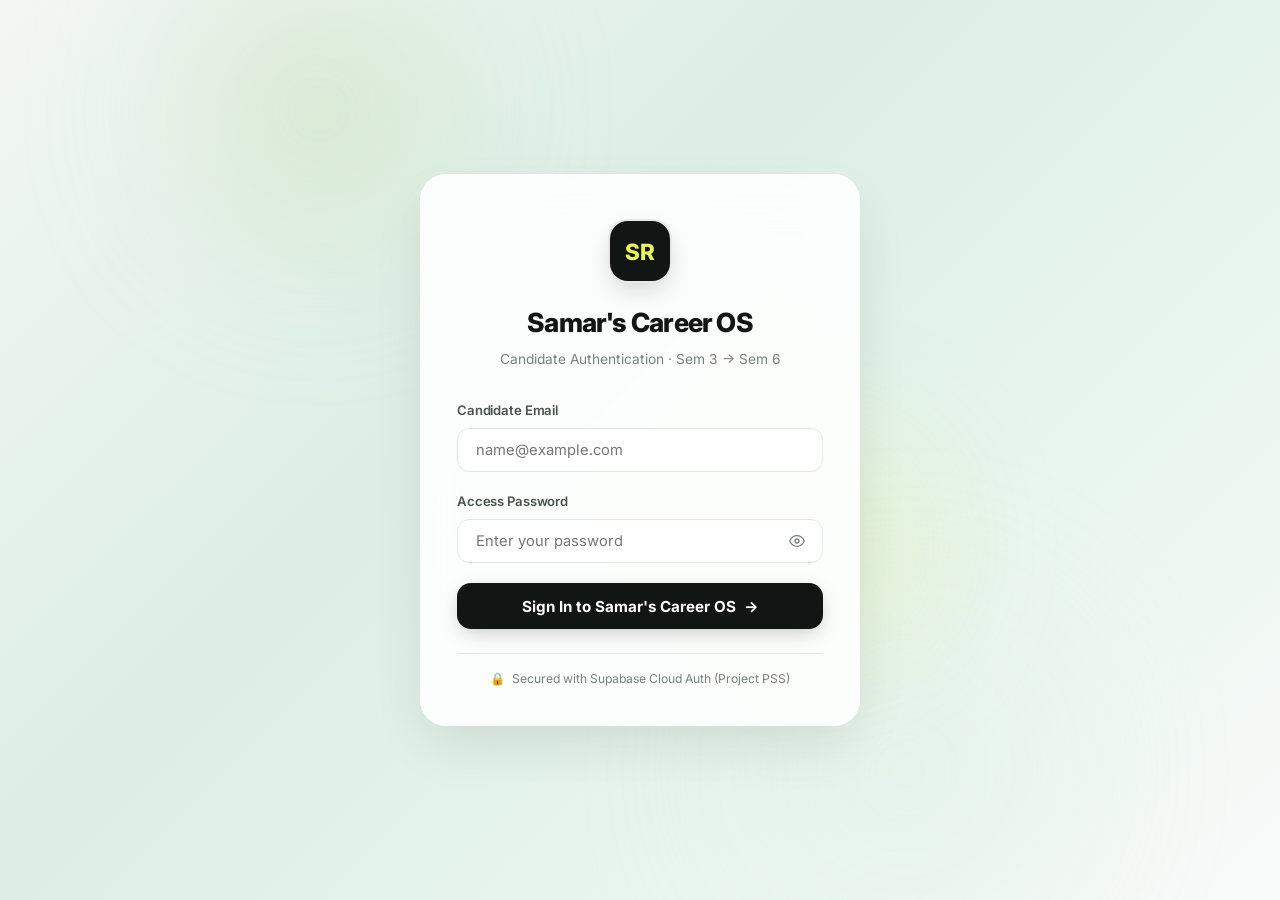
==== commit 3140a11b: "feat: consolidate personalization into profile-config.js, water-morphic auth gate, avatar fallback e" ====
--- a/login.html
+++ b/login.html
@@ -2,598 +2,15 @@
 <html lang="en">
 <head>
   <meta charset="UTF-8">
-  <meta name="viewport" content="width=device-width, initial-scale=1.0">
-  <title>Sign In · Placement OS</title>
-  <link rel="preconnect" href="https://fonts.googleapis.com">
-  <link rel="preconnect" href="https://fonts.gstatic.com" crossorigin>
-  <link href="https://fonts.googleapis.com/css2?family=Plus+Jakarta+Sans:wght@400;500;600;700;800&display=swap" rel="stylesheet">
-
-  <style>
-    :root {
-      --bg-start: #EBF3FC;
-      --bg-mid:   #F3F7FD;
-      --bg-end:   #F8FAFC;
-      --card-bg:  rgba(255, 255, 255, 0.88);
-      --card-border: rgba(255, 255, 255, 0.95);
-      --border: rgba(0, 0, 0, 0.08);
-      --border-focus: #3B82F6;
-      --text: #0F172A;
-      --text-muted: #64748B;
-      --text-light: #94A3B8;
-      --accent: #2563EB;
-      --accent-hover: #1D4ED8;
-      --accent-glow: rgba(37, 99, 235, 0.2);
-      --shadow-card: 0 20px 45px -10px rgba(37, 99, 235, 0.12), 0 8px 16px -6px rgba(15, 23, 42, 0.04);
-      --input-bg: #F8FAFC;
-      --input-border: #E2E8F0;
-      --font: 'Plus Jakarta Sans', -apple-system, BlinkMacSystemFont, 'Segoe UI', Roboto, sans-serif;
-    }
-
-    *, *::before, *::after {
-      box-sizing: border-box;
-      margin: 0;
-      padding: 0;
-    }
-
-    body {
-      font-family: var(--font);
-      color: var(--text);
-      min-height: 100vh;
-      background: linear-gradient(145deg, var(--bg-start) 0%, var(--bg-mid) 45%, #F5F3FF 75%, var(--bg-end) 100%);
-      display: flex;
-      flex-direction: column;
-      align-items: center;
-      justify-content: center;
-      padding: 1.5rem;
-      position: relative;
-      overflow-x: hidden;
-      -webkit-font-smoothing: antialiased;
-    }
-
-    /* Ambient soft background orbs (pure CSS, lightweight, no CPU spikes) */
-    .ambient-glow {
-      position: fixed;
-      inset: 0;
-      pointer-events: none;
-      z-index: 0;
-      overflow: hidden;
-    }
-
-    .orb {
-      position: absolute;
-      border-radius: 50%;
-      filter: blur(80px);
-      opacity: 0.55;
-    }
-
-    .orb-1 {
-      width: 420px;
-      height: 420px;
-      top: -80px;
-      left: 10%;
-      background: radial-gradient(circle, #BAE6FD 0%, rgba(186, 230, 253, 0) 70%);
-    }
-
-    .orb-2 {
-      width: 460px;
-      height: 460px;
-      bottom: -100px;
-      right: 12%;
-      background: radial-gradient(circle, #C7D2FE 0%, rgba(199, 210, 254, 0) 70%);
-    }
-
-    .orb-3 {
-      width: 320px;
-      height: 320px;
-      top: 40%;
-      right: 25%;
-      background: radial-gradient(circle, #E0E7FF 0%, rgba(224, 231, 255, 0) 70%);
-      opacity: 0.4;
-    }
-
-    /* Main container */
-    .login-container {
-      position: relative;
-      z-index: 1;
-      width: 100%;
-      max-width: 440px;
-      margin: auto;
-      animation: enterCard 0.45s cubic-bezier(0.16, 1, 0.3, 1) forwards;
-    }
-
-    @keyframes enterCard {
-      from {
-        opacity: 0;
-        transform: translateY(16px);
-      }
-      to {
-        opacity: 1;
-        transform: translateY(0);
-      }
-    }
-
-    /* Glassmorphism Card */
-    .login-card {
-      background: var(--card-bg);
-      backdrop-filter: blur(20px);
-      -webkit-backdrop-filter: blur(20px);
-      border: 1px solid var(--card-border);
-      border-radius: 24px;
-      box-shadow: var(--shadow-card);
-      padding: 2.5rem 2.25rem;
-      text-align: center;
-    }
-
-    /* Brand Logo / Icon Header */
-    .brand-header {
-      display: flex;
-      flex-direction: column;
-      align-items: center;
-      margin-bottom: 2rem;
-    }
-
-    .brand-icon-wrapper {
-      position: relative;
-      margin-bottom: 1.25rem;
-    }
-
-    .brand-icon-glow {
-      position: absolute;
-      inset: -6px;
-      background: linear-gradient(135deg, #38BDF8, #6366F1);
-      border-radius: 20px;
-      filter: blur(12px);
-      opacity: 0.4;
-      transition: opacity 0.3s ease;
-    }
-
-    .brand-icon {
-      position: relative;
-      width: 58px;
-      height: 58px;
-      background: linear-gradient(135deg, #1E293B 0%, #0F172A 100%);
-      border-radius: 16px;
-      display: flex;
-      align-items: center;
-      justify-content: center;
-      color: #FFFFFF;
-      box-shadow: 0 8px 18px rgba(15, 23, 42, 0.16);
-      border: 1px solid rgba(255, 255, 255, 0.15);
-      transition: transform 0.25s cubic-bezier(0.34, 1.56, 0.64, 1);
-    }
-
-    .brand-header:hover .brand-icon {
-      transform: scale(1.05);
-    }
-
-    .brand-header:hover .brand-icon-glow {
-      opacity: 0.65;
-    }
-
-    .brand-title {
-      font-size: 1.5rem;
-      font-weight: 700;
-      color: var(--text);
-      letter-spacing: -0.025em;
-      margin-bottom: 0.35rem;
-    }
-
-    .brand-subtitle {
-      font-size: 0.88rem;
-      color: var(--text-muted);
-      line-height: 1.45;
-    }
-
-    /* Form Styles */
-    .form-group {
-      text-align: left;
-      margin-bottom: 1.25rem;
-    }
-
-    .form-label {
-      display: block;
-      font-size: 0.82rem;
-      font-weight: 600;
-      color: #334155;
-      margin-bottom: 0.45rem;
-      letter-spacing: -0.01em;
-    }
-
-    .input-wrapper {
-      position: relative;
-      display: flex;
-      align-items: center;
-    }
-
-    .input-icon {
-      position: absolute;
-      left: 14px;
-      color: var(--text-light);
-      pointer-events: none;
-      display: flex;
-      align-items: center;
-      justify-content: center;
-      transition: color 0.2s ease;
-    }
-
-    .form-input {
-      width: 100%;
-      height: 48px;
-      padding: 0 42px 0 42px;
-      font-size: 0.94rem;
-      font-family: inherit;
-      color: var(--text);
-      background: var(--input-bg);
-      border: 1px solid var(--input-border);
-      border-radius: 12px;
-      outline: none;
-      transition: border-color 0.2s ease, background 0.2s ease, box-shadow 0.2s ease;
-    }
-
-    .form-input:focus {
-      background: #FFFFFF;
-      border-color: var(--border-focus);
-      box-shadow: 0 0 0 3px rgba(59, 130, 246, 0.15);
-    }
-
-    .form-input:focus + .input-icon,
-    .form-input:focus ~ .input-icon {
-      color: var(--accent);
-    }
-
-    /* Toggle Password Button */
-    .toggle-password {
-      position: absolute;
-      right: 10px;
-      background: transparent;
-      border: none;
-      color: var(--text-light);
-      cursor: pointer;
-      padding: 6px;
-      display: flex;
-      align-items: center;
-      justify-content: center;
-      border-radius: 8px;
-      transition: color 0.2s ease, background-color 0.2s ease;
-    }
-
-    .toggle-password:hover {
-      color: var(--text);
-      background-color: rgba(0, 0, 0, 0.04);
-    }
-
-    /* Options Row: Remember & Forgot */
-    .form-options {
-      display: flex;
-      align-items: center;
-      justify-content: space-between;
-      margin: 1.1rem 0 1.5rem 0;
-      font-size: 0.84rem;
-    }
-
-    .checkbox-label {
-      display: inline-flex;
-      align-items: center;
-      gap: 7px;
-      color: var(--text-muted);
-      cursor: pointer;
-      user-select: none;
-    }
-
-    .checkbox-label input[type="checkbox"] {
-      width: 16px;
-      height: 16px;
-      accent-color: var(--accent);
-      cursor: pointer;
-      border-radius: 4px;
-    }
-
-    .forgot-link {
-      color: var(--accent);
-      text-decoration: none;
-      font-weight: 600;
-      transition: color 0.15s ease;
-    }
-
-    .forgot-link:hover {
-      color: var(--accent-hover);
-      text-decoration: underline;
-    }
-
-    /* Submit Button */
-    .btn-submit {
-      width: 100%;
-      height: 48px;
-      background: linear-gradient(135deg, #2563EB 0%, #1D4ED8 100%);
-      color: #FFFFFF;
-      font-family: inherit;
-      font-size: 0.96rem;
-      font-weight: 600;
-      border: none;
-      border-radius: 12px;
-      cursor: pointer;
-      display: flex;
-      align-items: center;
-      justify-content: center;
-      gap: 8px;
-      box-shadow: 0 4px 14px rgba(37, 99, 235, 0.35);
-      transition: transform 0.18s ease, box-shadow 0.18s ease, background 0.18s ease;
-    }
-
-    .btn-submit:hover {
-      background: linear-gradient(135deg, #1D4ED8 0%, #1E40AF 100%);
-      box-shadow: 0 6px 18px rgba(37, 99, 235, 0.42);
-      transform: translateY(-1px);
-    }
-
-    .btn-submit:active {
-      transform: translateY(1px);
-      box-shadow: 0 2px 8px rgba(37, 99, 235, 0.28);
-    }
-
-    .btn-submit svg {
-      transition: transform 0.18s ease;
-    }
-
-    .btn-submit:hover svg {
-      transform: translateX(3px);
-    }
-
-    /* Footer info */
-    .footer-note {
-      margin-top: 1.75rem;
-      font-size: 0.78rem;
-      color: var(--text-light);
-      display: flex;
-      align-items: center;
-      justify-content: center;
-      gap: 6px;
-    }
-
-    .status-dot {
-      width: 7px;
-      height: 7px;
-      background-color: #10B981;
-      border-radius: 50%;
-      box-shadow: 0 0 0 2px rgba(16, 185, 129, 0.2);
-    }
-
-    /* Toast Notification */
-    .toast {
-      position: fixed;
-      bottom: 24px;
-      left: 50%;
-      transform: translateX(-50%) translateY(30px);
-      background: #0F172A;
-      color: #FFFFFF;
-      padding: 10px 18px;
-      border-radius: 10px;
-      font-size: 0.85rem;
-      font-weight: 500;
-      box-shadow: 0 10px 25px rgba(0, 0, 0, 0.18);
-      opacity: 0;
-      pointer-events: none;
-      transition: opacity 0.25s ease, transform 0.25s ease;
-      z-index: 100;
-      display: flex;
-      align-items: center;
-      gap: 8px;
-    }
-
-    .toast.show {
-      opacity: 1;
-      transform: translateX(-50%) translateY(0);
-    }
-
-    @media (max-width: 480px) {
-      .login-card {
-        padding: 2rem 1.5rem;
-        border-radius: 20px;
-      }
-      .brand-title {
-        font-size: 1.35rem;
-      }
-    }
-  </style>
+  <meta http-equiv="refresh" content="0; url=index.html">
+  <title>Redirecting to Samar's Career OS...</title>
+  <script>window.location.href = "index.html";</script>
 </head>
-<body>
-
-  <!-- Ambient light blobs (pure CSS) -->
-  <div class="ambient-glow" aria-hidden="true">
-    <div class="orb orb-1"></div>
-    <div class="orb orb-2"></div>
-    <div class="orb orb-3"></div>
+<body style="font-family: -apple-system, BlinkMacSystemFont, 'Segoe UI', Roboto, sans-serif; padding: 2.5rem; background: #F3F7F4; color: #111513; display: flex; flex-direction: column; align-items: center; justify-content: center; min-height: 100vh; text-align: center;">
+  <div style="background: #FFFFFF; border: 1px solid rgba(0,0,0,0.08); border-radius: 16px; padding: 2rem; box-shadow: 0 10px 30px rgba(0,0,0,0.06); max-width: 400px; width: 100%;">
+    <h2 style="font-size: 1.25rem; font-weight: 700; margin-bottom: 0.5rem;">Redirecting to Career OS...</h2>
+    <p style="font-size: 0.88rem; color: #78827C; margin-bottom: 1.25rem;">Connecting you directly to the verified authentication gateway.</p>
+    <a href="index.html" style="display: inline-block; background: #111513; color: #E7F45B; font-weight: 600; font-size: 0.88rem; text-decoration: none; padding: 0.65rem 1.25rem; border-radius: 10px;">Click here if not redirected automatically</a>
   </div>
-
-  <div class="login-container">
-    <div class="login-card">
-      
-      <!-- Brand & Icon -->
-      <div class="brand-header">
-        <div class="brand-icon-wrapper">
-          <div class="brand-icon-glow"></div>
-          <div class="brand-icon">
-            <svg width="28" height="28" viewBox="0 0 24 24" fill="none" stroke="currentColor" stroke-width="2" stroke-linecap="round" stroke-linejoin="round">
-              <path d="M12 2L2 7l10 5 10-5-10-5zM2 17l10 5 10-5M2 12l10 5 10-5"/>
-            </svg>
-          </div>
-        </div>
-        <h1 class="brand-title">Placement OS</h1>
-        <p class="brand-subtitle">Enter your credentials to access your dashboard</p>
-      </div>
-
-      <!-- Login Form -->
-      <form id="loginForm" autocomplete="on">
-        
-        <!-- Email / Username -->
-        <div class="form-group">
-          <label class="form-label" for="loginEmail">Email address</label>
-          <div class="input-wrapper">
-            <span class="input-icon">
-              <svg width="18" height="18" viewBox="0 0 24 24" fill="none" stroke="currentColor" stroke-width="2" stroke-linecap="round" stroke-linejoin="round">
-                <rect x="2" y="4" width="20" height="16" rx="2"/>
-                <path d="m22 7-8.97 5.7a1.94 1.94 0 0 1-2.06 0L2 7"/>
-              </svg>
-            </span>
-            <input 
-              type="email" 
-              id="loginEmail" 
-              name="email" 
-              class="form-input" 
-              placeholder="name@example.com" 
-              required
-              autocomplete="username"
-            />
-          </div>
-        </div>
-
-        <!-- Password -->
-        <div class="form-group">
-          <label class="form-label" for="loginPassword">Password</label>
-          <div class="input-wrapper">
-            <span class="input-icon">
-              <svg width="18" height="18" viewBox="0 0 24 24" fill="none" stroke="currentColor" stroke-width="2" stroke-linecap="round" stroke-linejoin="round">
-                <rect x="3" y="11" width="18" height="11" rx="2" ry="2"/>
-                <path d="M7 11V7a5 5 0 0 1 10 0v4"/>
-              </svg>
-            </span>
-            <input 
-              type="password" 
-              id="loginPassword" 
-              name="password" 
-              class="form-input" 
-              placeholder="••••••••" 
-              required
-              autocomplete="current-password"
-            />
-            <button type="button" class="toggle-password" id="togglePasswordBtn" aria-label="Toggle password visibility">
-              <svg id="eyeIcon" width="18" height="18" viewBox="0 0 24 24" fill="none" stroke="currentColor" stroke-width="2" stroke-linecap="round" stroke-linejoin="round">
-                <path d="M2 12s3-7 10-7 10 7 10 7-3 7-10 7-10-7-10-7Z"/>
-                <circle cx="12" cy="12" r="3"/>
-              </svg>
-            </button>
-          </div>
-        </div>
-
-        <!-- Remember me & Forgot password -->
-        <div class="form-options">
-          <label class="checkbox-label">
-            <input type="checkbox" id="rememberMe" checked>
-            <span>Remember me</span>
-          </label>
-          <a href="#" class="forgot-link" id="forgotPwdLink">Forgot password?</a>
-        </div>
-
-        <!-- Sign In Button -->
-        <button type="submit" class="btn-submit" id="submitBtn">
-          <span>Sign In</span>
-          <svg width="18" height="18" viewBox="0 0 24 24" fill="none" stroke="currentColor" stroke-width="2.2" stroke-linecap="round" stroke-linejoin="round">
-            <line x1="5" y1="12" x2="19" y2="12"/>
-            <polyline points="12 5 19 12 12 19"/>
-          </svg>
-        </button>
-
-      </form>
-
-      <!-- Secure cloud sync status footer -->
-      <div class="footer-note">
-        <span class="status-dot"></span>
-        <span>Secure connection · Supabase & PostgreSQL 17</span>
-      </div>
-
-    </div>
-  </div>
-
-  <!-- Toast Notification -->
-  <div class="toast" id="toast">
-    <svg width="16" height="16" viewBox="0 0 24 24" fill="none" stroke="#10B981" stroke-width="2.5" stroke-linecap="round" stroke-linejoin="round">
-      <polyline points="20 6 9 17 4 12"/>
-    </svg>
-    <span id="toastText">Signed in successfully</span>
-  </div>
-
-  <script>
-    document.addEventListener("DOMContentLoaded", () => {
-      const form = document.getElementById("loginForm");
-      const emailInput = document.getElementById("loginEmail");
-      const passwordInput = document.getElementById("loginPassword");
-      const togglePasswordBtn = document.getElementById("togglePasswordBtn");
-      const eyeIcon = document.getElementById("eyeIcon");
-      const forgotLink = document.getElementById("forgotPwdLink");
-      const submitBtn = document.getElementById("submitBtn");
-      const toast = document.getElementById("toast");
-      const toastText = document.getElementById("toastText");
-
-      // Password toggle (show/hide)
-      togglePasswordBtn.addEventListener("click", () => {
-        const isPassword = passwordInput.getAttribute("type") === "password";
-        passwordInput.setAttribute("type", isPassword ? "text" : "password");
-
-        if (isPassword) {
-          // Open eye / strike through
-          eyeIcon.innerHTML = `
-            <path d="M9.88 9.88a3 3 0 1 0 4.24 4.24"/>
-            <path d="M10.73 5.08A10.43 10.43 0 0 1 12 5c7 0 10 7 10 7a13.16 13.16 0 0 1-1.67 2.68"/>
-            <path d="M6.61 6.61A13.526 13.526 0 0 0 2 12s3 7 10 7a9.74 9.74 0 0 0 5.39-1.61"/>
-            <line x1="2" y1="2" x2="22" y2="22"/>
-          `;
-        } else {
-          eyeIcon.innerHTML = `
-            <path d="M2 12s3-7 10-7 10 7 10 7-3 7-10 7-10-7-10-7Z"/>
-            <circle cx="12" cy="12" r="3"/>
-          `;
-        }
-      });
-
-      // Forgot password trigger
-      forgotLink.addEventListener("click", (e) => {
-        e.preventDefault();
-        showToast("Password reset link will be sent to your email.");
-      });
-
-      // Form submission
-      form.addEventListener("submit", (e) => {
-        e.preventDefault();
-
-        const email = emailInput.value.trim();
-        const password = passwordInput.value.trim();
-
-        if (!email) {
-          emailInput.focus();
-          showToast("Please enter your email");
-          return;
-        }
-
-        if (!password) {
-          passwordInput.focus();
-          showToast("Please enter your password");
-          return;
-        }
-
-        submitBtn.disabled = true;
-        submitBtn.style.opacity = "0.8";
-        submitBtn.innerHTML = `
-          <span>Authenticating...</span>
-        `;
-
-        showToast("Access granted! Opening dashboard...");
-
-        setTimeout(() => {
-          window.location.href = "index.html";
-        }, 800);
-      });
-
-      // Toast helper
-      let toastTimer = null;
-      function showToast(msg) {
-        toastText.textContent = msg;
-        toast.classList.add("show");
-        if (toastTimer) clearTimeout(toastTimer);
-        toastTimer = setTimeout(() => {
-          toast.classList.remove("show");
-        }, 3000);
-      }
-    });
-  </script>
 </body>
 </html>
